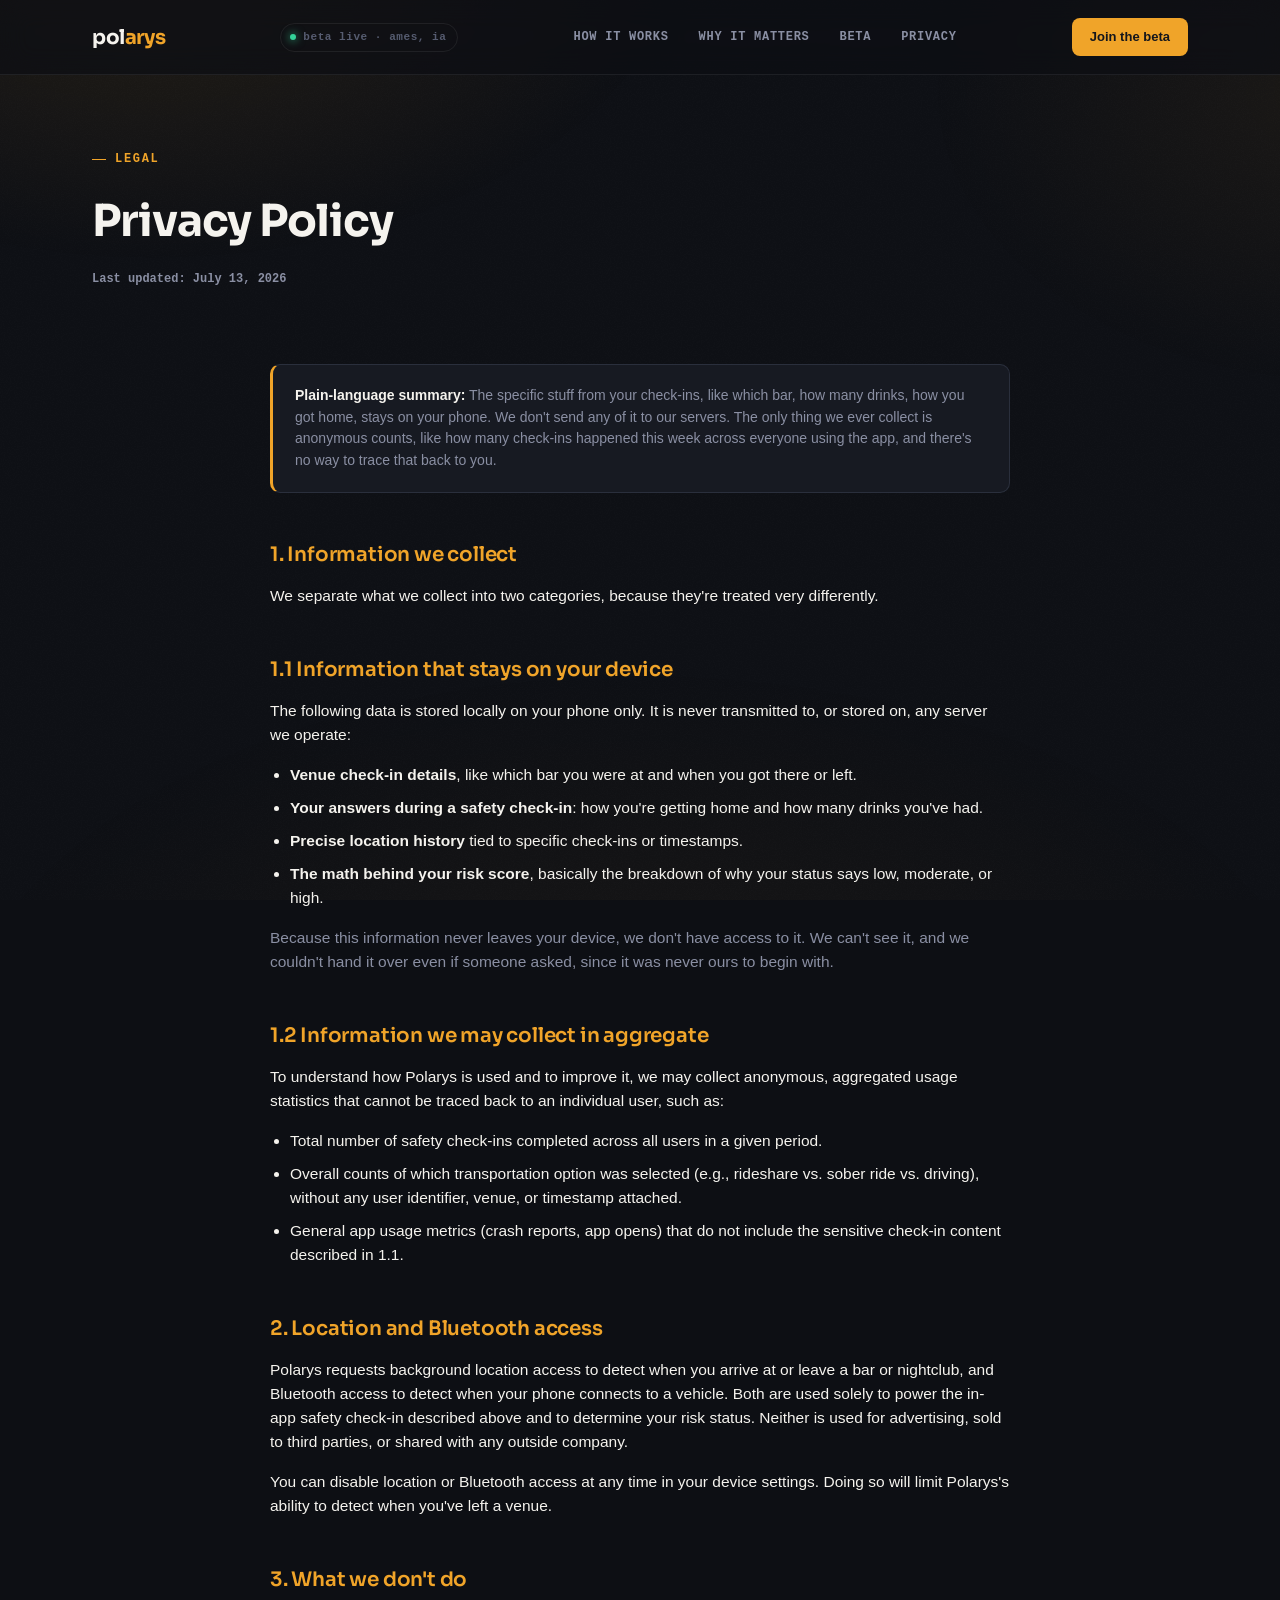
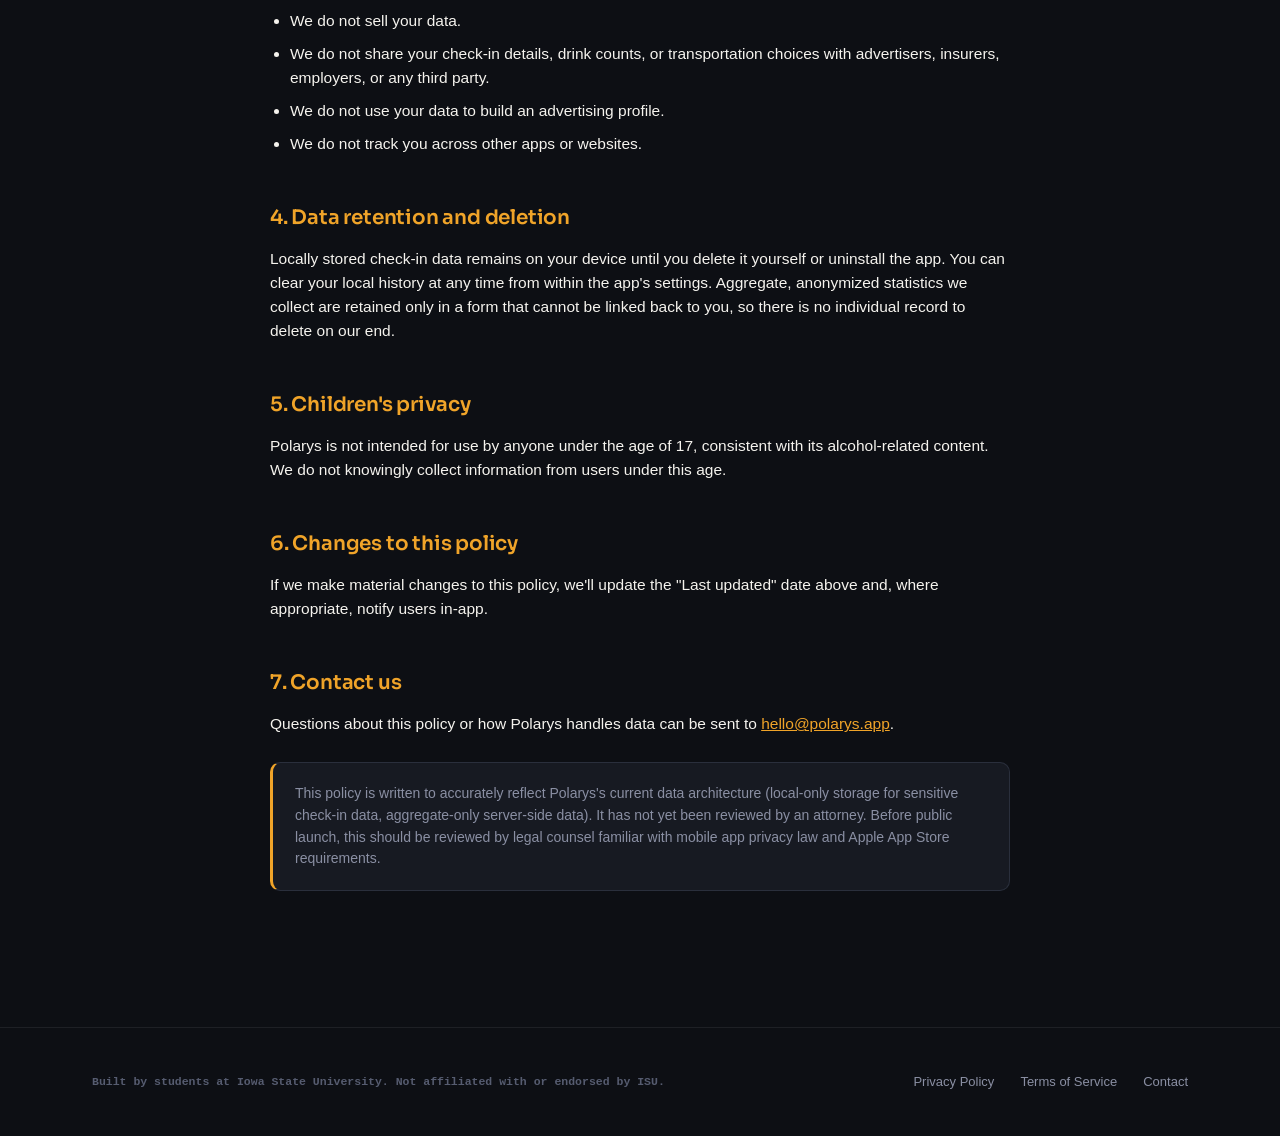
==== privacy.html @ 98fd7341 "Add files via upload" ====
<!DOCTYPE html>
<html lang="en">
<head>
<meta charset="UTF-8">
<meta name="viewport" content="width=device-width, initial-scale=1.0">
<title>Privacy Policy — Polarys</title>
<style>
/* ===== Polarys — shared styles v3 ===== */

@import url('https://fonts.googleapis.com/css2?family=Sora:wght@400;500;600;700;800&display=swap');

:root {
  --bg: #0D0F14;
  --surface: #171A22;
  --surface-2: #1F232D;
  --border: #2A2F3C;
  --border-soft: rgba(255,255,255,0.07);
  --amber: #F0A429;
  --amber-soft: rgba(240,164,41,0.14);
  --amber-dim: #C97F1E;
  --green: #34D399;
  --text: #F5F3EE;
  --muted: #8A8FA3;
  --muted-2: #565C70;
  --danger: #E5484D;

  --display: 'Sora', -apple-system, BlinkMacSystemFont, 'SF Pro Display', 'Helvetica Neue', 'Segoe UI', Arial, sans-serif;
  --body: -apple-system, BlinkMacSystemFont, 'SF Pro Text', 'Helvetica Neue', 'Segoe UI', Arial, sans-serif;
  --mono: ui-monospace, 'SF Mono', 'Menlo', 'Consolas', monospace;

  --max: 1160px;
}

* { box-sizing: border-box; }
html { scroll-behavior: smooth; }

body {
  margin: 0;
  background: var(--bg);
  color: var(--text);
  font-family: var(--body);
  line-height: 1.55;
  -webkit-font-smoothing: antialiased;
  overflow-x: hidden;
}

/* film-grain + vignette, purely decorative, fixed to viewport */
body::before {
  content: '';
  position: fixed;
  inset: 0;
  pointer-events: none;
  z-index: 0;
  opacity: 0.5;
  background-image: url("data:image/svg+xml,%3Csvg xmlns='http://www.w3.org/2000/svg' width='120' height='120'%3E%3Cfilter id='n'%3E%3CfeTurbulence type='fractalNoise' baseFrequency='0.85' numOctaves='2' stitchTiles='stitch'/%3E%3CfeColorMatrix type='saturate' values='0'/%3E%3C/filter%3E%3Crect width='100%25' height='100%25' filter='url(%23n)' opacity='0.05'/%3E%3C/svg%3E");
}
body::after {
  content: '';
  position: fixed;
  inset: 0;
  pointer-events: none;
  z-index: 0;
  background:
    radial-gradient(900px 560px at 12% -8%, rgba(240,164,41,0.10), transparent 60%),
    radial-gradient(700px 500px at 105% 10%, rgba(240,164,41,0.06), transparent 60%),
    radial-gradient(1200px 700px at 50% 120%, rgba(240,164,41,0.05), transparent 60%);
}

a { color: inherit; }

.wrap {
  max-width: var(--max);
  margin: 0 auto;
  padding: 0 32px;
  position: relative;
  z-index: 1;
}

/* ---- reveal-on-scroll ---- */
.reveal {
  opacity: 0;
  transform: translateY(18px);
  transition: opacity .7s cubic-bezier(.2,.6,.3,1), transform .7s cubic-bezier(.2,.6,.3,1);
}
.reveal.in { opacity: 1; transform: translateY(0); }
@media (prefers-reduced-motion: reduce) {
  .reveal { opacity: 1; transform: none; transition: none; }
}

/* ---- Nav ---- */
nav.site-nav {
  position: sticky;
  top: 0;
  z-index: 40;
  background: rgba(13,15,20,0.72);
  backdrop-filter: blur(14px);
  border-bottom: 1px solid var(--border-soft);
}

.nav-inner {
  max-width: var(--max);
  margin: 0 auto;
  padding: 18px 32px;
  display: flex;
  align-items: center;
  justify-content: space-between;
}

.logo {
  font-family: var(--display);
  font-weight: 700;
  font-size: 20px;
  letter-spacing: -0.02em;
  text-decoration: none;
  display: inline-flex;
  align-items: baseline;
}
.logo span { color: var(--amber); }

.nav-status { display: none; }
@media (min-width: 640px) {
  .nav-status {
    display: inline-flex;
    align-items: center;
    gap: 7px;
    font-family: var(--mono);
    font-size: 11px;
    font-weight: 600;
    letter-spacing: 0.05em;
    color: var(--muted-2);
    border: 1px solid var(--border-soft);
    padding: 5px 11px 5px 9px;
    border-radius: 100px;
  }
}
.nav-status .dot {
  width: 6px; height: 6px; border-radius: 50%;
  background: var(--green);
  box-shadow: 0 0 8px 1px rgba(52,211,153,0.6);
  flex-shrink: 0;
}

.nav-links {
  display: flex;
  gap: 30px;
  font-family: var(--mono);
  font-size: 12px;
  font-weight: 600;
  letter-spacing: 0.06em;
  text-transform: uppercase;
}
.nav-links a { text-decoration: none; color: var(--muted); transition: color .15s ease; position: relative; }
.nav-links a:hover { color: var(--text); }

.nav-cta {
  background: var(--amber);
  color: #14161C;
  font-family: var(--body);
  font-weight: 600;
  font-size: 13px;
  padding: 9px 18px;
  border-radius: 8px;
  text-decoration: none;
  transition: background .15s ease, transform .15s ease;
}
.nav-cta:hover { background: #ffb849; transform: translateY(-1px); }

/* ---- Eyebrow / mono tag ---- */
.eyebrow {
  font-family: var(--mono);
  font-size: 12px;
  font-weight: 600;
  letter-spacing: 0.14em;
  text-transform: uppercase;
  color: var(--amber);
  display: inline-flex;
  align-items: center;
  gap: 9px;
}
.eyebrow::before {
  content: '';
  width: 14px;
  height: 1px;
  background: var(--amber);
}

/* ============ HERO ============ */
.hero { padding: 76px 0 40px; position: relative; }

.hero-grid {
  display: grid;
  grid-template-columns: 1.05fr 0.95fr;
  gap: 40px;
  align-items: center;
  min-height: 560px;
}

.hero h1 {
  font-family: var(--display);
  font-weight: 800;
  font-size: clamp(40px, 5.4vw, 66px);
  line-height: 1.02;
  letter-spacing: -0.025em;
  margin: 20px 0 22px;
}
.hero h1 .thin { font-weight: 400; color: var(--muted); }
.hero h1 .amber { color: var(--amber); }

.hero p.lede {
  font-size: 18px;
  color: var(--muted);
  max-width: 44ch;
  margin: 0 0 34px;
}

.hero-ctas { display: flex; gap: 14px; flex-wrap: wrap; align-items: center; }

.btn-primary {
  background: var(--amber);
  color: #14161C;
  font-weight: 600;
  font-size: 15px;
  padding: 15px 28px;
  border-radius: 10px;
  text-decoration: none;
  display: inline-block;
  transition: transform .15s ease, background .15s ease, box-shadow .15s ease;
  box-shadow: 0 8px 24px -8px rgba(240,164,41,0.5);
}
.btn-primary:hover { background: #ffb849; transform: translateY(-2px); box-shadow: 0 12px 28px -8px rgba(240,164,41,0.65); }

.btn-secondary {
  background: transparent;
  color: var(--text);
  font-weight: 600;
  font-size: 15px;
  padding: 15px 24px;
  border-radius: 10px;
  text-decoration: none;
  border: 1px solid var(--border);
  display: inline-flex;
  align-items: center;
  gap: 8px;
  transition: border-color .15s ease, background .15s ease;
}
.btn-secondary:hover { border-color: var(--amber); background: rgba(240,164,41,0.06); }

.hero-proof {
  margin-top: 40px;
  padding-top: 24px;
  border-top: 1px solid var(--border-soft);
  display: flex;
  gap: 32px;
  font-family: var(--mono);
  font-size: 12px;
  font-weight: 600;
  color: var(--muted-2);
  letter-spacing: 0.02em;
}
.hero-proof b { color: var(--text); font-family: var(--display); font-size: 15px; font-weight: 700; display: block; margin-bottom: 2px; }

/* ---- Signature: geofence pulse ---- */
.pulse-stage {
  position: relative;
  aspect-ratio: 1 / 1;
  max-width: 380px;
  margin: 0 auto;
  display: flex;
  align-items: center;
  justify-content: center;
}

.pulse-ring {
  position: absolute;
  border-radius: 50%;
  border: 1.5px solid var(--amber);
  opacity: 0;
  animation: pulse-out 3.2s cubic-bezier(.2,.6,.35,1) infinite;
}
.pulse-ring.r1 { animation-delay: 0s; }
.pulse-ring.r2 { animation-delay: 1.05s; }
.pulse-ring.r3 { animation-delay: 2.1s; }

@keyframes pulse-out {
  0%   { width: 40px; height: 40px; opacity: 0.65; }
  100% { width: 380px; height: 380px; opacity: 0; }
}
@media (prefers-reduced-motion: reduce) { .pulse-ring { animation: none; opacity: 0.18; } }

.pulse-core {
  position: relative;
  z-index: 2;
  width: 68px;
  height: 68px;
  border-radius: 50%;
  background: var(--surface-2);
  border: 1px solid var(--border);
  display: flex;
  align-items: center;
  justify-content: center;
  box-shadow: 0 0 0 8px var(--bg), 0 12px 32px rgba(0,0,0,0.4);
}
.pulse-core::after {
  content: '';
  width: 14px;
  height: 14px;
  border-radius: 50%;
  background: var(--amber);
  box-shadow: 0 0 16px 2px rgba(240,164,41,0.7);
}

.pulse-tag {
  position: absolute;
  bottom: -6px;
  left: 50%;
  transform: translateX(-50%);
  background: var(--surface);
  border: 1px solid var(--border);
  border-radius: 8px;
  padding: 7px 14px;
  font-family: var(--mono);
  font-size: 11px;
  font-weight: 600;
  letter-spacing: 0.06em;
  text-transform: uppercase;
  color: var(--muted);
  white-space: nowrap;
  z-index: 3;
}
.pulse-tag b { color: var(--amber); font-weight: 700; }

/* ============ Telemetry stat band ============ */
.stat-band { border-top: 1px solid var(--border-soft); border-bottom: 1px solid var(--border-soft); padding: 58px 0; }
.stat-band .wrap { display: grid; grid-template-columns: repeat(3, 1fr); gap: 1px; background: var(--border-soft); border: 1px solid var(--border-soft); border-radius: 16px; overflow: hidden; }

.tstat { background: var(--bg); padding: 30px 28px; position: relative; }
.tstat .corner { position: absolute; width: 10px; height: 10px; top: 12px; left: 12px; border-top: 1px solid var(--amber-dim); border-left: 1px solid var(--amber-dim); opacity: 0.5; }
.tstat .num { font-family: var(--display); font-size: 42px; font-weight: 700; color: var(--amber); letter-spacing: -0.01em; line-height: 1; }
.tstat .label { color: var(--muted); font-size: 13.5px; font-weight: 500; margin-top: 12px; max-width: 28ch; }
.tstat .src { font-family: var(--mono); font-size: 10.5px; font-weight: 600; color: var(--muted-2); margin-top: 14px; display: block; letter-spacing: 0.02em; }

/* ============ Section shell ============ */
section.block { padding: 108px 0; }
.section-head { max-width: 620px; margin-bottom: 60px; }
.section-head h2 { font-family: var(--display); font-size: clamp(28px, 3.4vw, 40px); letter-spacing: -0.02em; margin: 16px 0 14px; font-weight: 700; }
.section-head p { color: var(--muted); font-size: 16px; }

/* ============ Flow (timeline) ============ */
.flow { position: relative; display: grid; grid-template-columns: repeat(4, 1fr); gap: 0; }
.flow::before { content: ''; position: absolute; top: 26px; left: 0; right: 0; height: 1px; background: linear-gradient(90deg, var(--border), var(--border) 92%, transparent); }

.flow-step { padding: 0 20px 0 0; position: relative; }
.flow-step:last-child { padding-right: 0; }

.flow-step .idx {
  width: 52px; height: 52px; border-radius: 50%;
  background: var(--surface); border: 1px solid var(--border);
  display: flex; align-items: center; justify-content: center;
  font-family: var(--mono); font-size: 14px; color: var(--amber);
  margin-bottom: 22px; position: relative; z-index: 2;
}
.flow-step.danger .idx { border-color: rgba(229,72,77,0.5); color: var(--danger); }

.flow-step h3 { font-family: var(--display); font-size: 18px; margin: 0 0 9px; letter-spacing: -0.01em; font-weight: 600; }
.flow-step p { color: var(--muted); font-size: 13.5px; font-weight: 500; margin: 0; line-height: 1.6; }

.flow-step .chips { margin-top: 16px; display: flex; flex-wrap: wrap; gap: 6px; }
.flow-step .chip { font-family: var(--mono); font-size: 10px; font-weight: 600; padding: 5px 9px; border-radius: 6px; background: var(--surface); color: var(--muted); border: 1px solid var(--border-soft); }
.flow-step.danger .chip.warn { background: rgba(229,72,77,0.1); color: var(--danger); border-color: rgba(229,72,77,0.3); }

@media (max-width: 880px) {
  .flow { grid-template-columns: 1fr; gap: 34px; }
  .flow::before { display: none; }
}

/* ============ Feature grid ============ */
.feature-grid { display: grid; grid-template-columns: repeat(4, 1fr); gap: 1px; background: var(--border-soft); border: 1px solid var(--border-soft); border-radius: 16px; overflow: hidden; }
.feature-card { background: var(--bg); padding: 28px 24px; transition: background .2s ease; }
.feature-card:hover { background: var(--surface); }
.feature-card .ico { width: 36px; height: 36px; border-radius: 9px; display: flex; align-items: center; justify-content: center; margin-bottom: 18px; font-size: 16px; background: var(--amber-soft); }
.feature-card h4 { font-family: var(--display); font-size: 15px; margin: 0 0 5px; font-weight: 600; }
.feature-card p { font-size: 13px; font-weight: 500; color: var(--muted); margin: 0; line-height: 1.5; }

@media (max-width: 880px) { .feature-grid { grid-template-columns: 1fr 1fr; } }

/* ============ Bluetooth logic explainer ============ */
.bt-explainer {
  display: grid;
  grid-template-columns: 0.85fr 1.15fr;
  gap: 48px;
  align-items: center;
  background: var(--surface);
  border: 1px solid var(--border);
  border-radius: 20px;
  padding: 48px;
  position: relative;
  overflow: hidden;
}
.bt-explainer::before {
  content: '';
  position: absolute;
  inset: 0;
  background: radial-gradient(360px 260px at 90% 20%, rgba(229,72,77,0.10), transparent 65%);
  pointer-events: none;
}
.bt-explainer > * { position: relative; z-index: 1; }

.bt-visual {
  display: flex;
  flex-direction: column;
  gap: 10px;
}
.bt-step {
  display: flex;
  align-items: center;
  gap: 12px;
  background: var(--bg);
  border: 1px solid var(--border-soft);
  border-radius: 12px;
  padding: 14px 16px;
  font-family: var(--mono);
  font-size: 12px;
  font-weight: 600;
  color: var(--muted);
}
.bt-step .n { color: var(--muted-2); width: 16px; flex-shrink: 0; }
.bt-step.hit { border-color: rgba(229,72,77,0.4); color: var(--text); background: rgba(229,72,77,0.06); }
.bt-step.hit .n { color: var(--danger); }
.bt-step.safe { border-color: rgba(52,211,153,0.35); color: var(--text); background: rgba(52,211,153,0.06); }
.bt-step.safe .n { color: var(--green); }
.bt-arrow { text-align: center; color: var(--muted-2); font-size: 12px; font-weight: 600; font-family: var(--mono); }

.bt-copy h2 { font-family: var(--display); font-size: clamp(24px, 3vw, 32px); letter-spacing: -0.02em; margin: 14px 0 16px; font-weight: 700; }
.bt-copy p { color: var(--muted); font-size: 15.5px; margin: 0 0 16px; line-height: 1.65; }
.bt-copy p b { color: var(--text); font-weight: 700; }
.bt-copy .fine { font-family: var(--mono); font-size: 11.5px; font-weight: 600; color: var(--muted-2); margin-top: 18px; }

@media (max-width: 880px) {
  .bt-explainer { grid-template-columns: 1fr; padding: 32px 24px; }
}

/* ============ About ============ */
.about-grid {
  display: grid;
  grid-template-columns: 0.85fr 1.15fr;
  gap: 52px;
  align-items: center;
}

.about-photo-frame {
  aspect-ratio: 4 / 5;
  border-radius: 22px;
  background: linear-gradient(160deg, var(--surface-2), var(--bg));
  border: 1px solid var(--border);
  display: flex;
  align-items: center;
  justify-content: center;
  overflow: hidden;
  position: relative;
}
.about-photo-frame img {
  width: 100%;
  height: 100%;
  object-fit: cover;
  display: block;
}
.about-photo-frame .initials {
  font-family: var(--display);
  font-weight: 700;
  font-size: 72px;
  color: var(--amber);
  opacity: 0.35;
  letter-spacing: -0.02em;
}
.about-caption {
  margin-top: 14px;
  font-family: var(--mono);
  font-size: 11.5px;
  font-weight: 600;
  color: var(--muted-2);
  letter-spacing: 0.04em;
}
.about-caption b { color: var(--muted); font-weight: 600; }

.about-copy h2 { font-family: var(--display); font-size: clamp(26px, 3.2vw, 36px); letter-spacing: -0.02em; margin: 14px 0 16px; font-weight: 700; }
.about-copy p { color: var(--muted); font-size: 15.5px; margin: 0 0 16px; line-height: 1.7; }
.about-copy p b { color: var(--text); font-weight: 700; }
.about-copy p:last-child { margin-bottom: 0; }

@media (max-width: 880px) {
  .about-grid { grid-template-columns: 1fr; }
  .about-photo-frame { max-width: 280px; margin: 0 auto; }
}

/* ============ CTA / waitlist ============ */
.cta-block {
  position: relative; background: var(--surface); border: 1px solid var(--border);
  border-radius: 22px; padding: 72px 48px; text-align: center; margin: 0 auto; overflow: hidden;
}
.cta-block::before {
  content: ''; position: absolute; inset: 0;
  background: radial-gradient(420px 280px at 50% 0%, rgba(240,164,41,0.14), transparent 70%);
  pointer-events: none;
}
.cta-block > * { position: relative; z-index: 1; }
.cta-block h2 { font-family: var(--display); font-size: clamp(26px, 3.4vw, 38px); margin: 16px 0 12px; letter-spacing: -0.02em; font-weight: 700; }
.cta-block p { color: var(--muted); max-width: 48ch; margin: 0 auto 34px; }

.waitlist-form { display: flex; gap: 10px; max-width: 420px; margin: 0 auto; }
.waitlist-form input { flex: 1; background: var(--bg); border: 1px solid var(--border); border-radius: 10px; padding: 14px 16px; color: var(--text); font-family: var(--body); font-size: 14px; }
.waitlist-form input:focus { outline: 2px solid var(--amber); outline-offset: 1px; }
.waitlist-form input::placeholder { color: var(--muted-2); }
.waitlist-note { font-family: var(--mono); font-size: 11.5px; font-weight: 600; color: var(--muted-2); margin-top: 28px; }

/* ============ Footer ============ */
footer { border-top: 1px solid var(--border-soft); padding: 44px 0; }
.footer-inner { display: flex; justify-content: space-between; align-items: center; flex-wrap: wrap; gap: 16px; }
.footer-links { display: flex; gap: 26px; font-size: 13px; font-weight: 500; color: var(--muted); }
.footer-links a { text-decoration: none; }
.footer-links a:hover { color: var(--text); }
.footer-note { font-family: var(--mono); font-size: 11.5px; font-weight: 600; color: var(--muted-2); }

/* ============ Legal pages ============ */
.legal-hero { padding: 68px 0 24px; }
.legal-hero h1 { font-family: var(--display); font-size: clamp(30px, 4vw, 44px); letter-spacing: -0.025em; margin: 18px 0 10px; font-weight: 700; }
.legal-updated { font-family: var(--mono); font-size: 12px; font-weight: 600; color: var(--muted); }

.legal-body { padding: 24px 0 110px; max-width: 740px; }
.legal-body h2 { font-family: var(--display); font-size: 20px; margin: 46px 0 14px; letter-spacing: -0.01em; color: var(--amber); font-weight: 600; }
.legal-body h2:first-child { margin-top: 0; }
.legal-body p { color: var(--text); font-size: 15.5px; margin: 0 0 16px; }
.legal-body p.muted { color: var(--muted); }
.legal-body ul { color: var(--text); font-size: 15.5px; padding-left: 20px; margin: 0 0 16px; }
.legal-body li { margin-bottom: 9px; }
.legal-body .callout {
  background: var(--surface); border: 1px solid var(--border); border-left: 3px solid var(--amber);
  border-radius: 10px; padding: 20px 22px; margin: 26px 0; font-size: 14px; font-weight: 500; color: var(--muted);
}
.legal-body .callout b { color: var(--text); font-weight: 700; }

/* ============ Responsive ============ */
@media (max-width: 940px) {
  .hero-grid { grid-template-columns: 1fr; min-height: auto; }
  .pulse-stage { order: -1; max-width: 280px; margin-bottom: 8px; }
  .stat-band .wrap { grid-template-columns: 1fr; }
  .nav-links { display: none; }
  .cta-block { padding: 48px 26px; }
  .waitlist-form { flex-direction: column; }
  .hero-proof { flex-wrap: wrap; gap: 22px; }
}

</style>
</head>
<body>

<nav class="site-nav">
  <div class="nav-inner">
    <a href="index.html" class="logo">pol<span>arys</span></a>
    <div class="nav-status"><span class="dot"></span>beta live · ames, ia</div>
    <div class="nav-links">
      <a href="index.html#how-it-works">How it works</a>
      <a href="index.html#why">Why it matters</a>
      <a href="index.html#waitlist">Beta</a>
      <a href="privacy.html">Privacy</a>
    </div>
    <a href="index.html#waitlist" class="nav-cta">Join the beta</a>
  </div>
</nav>

<header class="legal-hero">
  <div class="wrap">
    <span class="eyebrow">Legal</span>
    <h1>Privacy Policy</h1>
    <span class="legal-updated">Last updated: July 13, 2026</span>
  </div>
</header>

<section class="legal-body wrap">

  <div class="callout">
    <b>Plain-language summary:</b> The specific stuff from your check-ins, like which bar, how many drinks, how you got home, stays on your phone. We don't send any of it to our servers. The only thing we ever collect is anonymous counts, like how many check-ins happened this week across everyone using the app, and there's no way to trace that back to you.
  </div>

  <h2>1. Information we collect</h2>
  <p>We separate what we collect into two categories, because they're treated very differently.</p>

  <h2>1.1 Information that stays on your device</h2>
  <p>The following data is stored locally on your phone only. It is never transmitted to, or stored on, any server we operate:</p>
  <ul>
    <li><b>Venue check-in details</b>, like which bar you were at and when you got there or left.</li>
    <li><b>Your answers during a safety check-in</b>: how you're getting home and how many drinks you've had.</li>
    <li><b>Precise location history</b> tied to specific check-ins or timestamps.</li>
    <li><b>The math behind your risk score</b>, basically the breakdown of why your status says low, moderate, or high.</li>
  </ul>
  <p class="muted">Because this information never leaves your device, we don't have access to it. We can't see it, and we couldn't hand it over even if someone asked, since it was never ours to begin with.</p>

  <h2>1.2 Information we may collect in aggregate</h2>
  <p>To understand how Polarys is used and to improve it, we may collect anonymous, aggregated usage statistics that cannot be traced back to an individual user, such as:</p>
  <ul>
    <li>Total number of safety check-ins completed across all users in a given period.</li>
    <li>Overall counts of which transportation option was selected (e.g., rideshare vs. sober ride vs. driving), without any user identifier, venue, or timestamp attached.</li>
    <li>General app usage metrics (crash reports, app opens) that do not include the sensitive check-in content described in 1.1.</li>
  </ul>

  <h2>2. Location and Bluetooth access</h2>
  <p>Polarys requests background location access to detect when you arrive at or leave a bar or nightclub, and Bluetooth access to detect when your phone connects to a vehicle. Both are used solely to power the in-app safety check-in described above and to determine your risk status. Neither is used for advertising, sold to third parties, or shared with any outside company.</p>
  <p>You can disable location or Bluetooth access at any time in your device settings. Doing so will limit Polarys's ability to detect when you've left a venue.</p>

  <h2>3. What we don't do</h2>
  <ul>
    <li>We do not sell your data.</li>
    <li>We do not share your check-in details, drink counts, or transportation choices with advertisers, insurers, employers, or any third party.</li>
    <li>We do not use your data to build an advertising profile.</li>
    <li>We do not track you across other apps or websites.</li>
  </ul>

  <h2>4. Data retention and deletion</h2>
  <p>Locally stored check-in data remains on your device until you delete it yourself or uninstall the app. You can clear your local history at any time from within the app's settings. Aggregate, anonymized statistics we collect are retained only in a form that cannot be linked back to you, so there is no individual record to delete on our end.</p>

  <h2>5. Children's privacy</h2>
  <p>Polarys is not intended for use by anyone under the age of 17, consistent with its alcohol-related content. We do not knowingly collect information from users under this age.</p>

  <h2>6. Changes to this policy</h2>
  <p>If we make material changes to this policy, we'll update the "Last updated" date above and, where appropriate, notify users in-app.</p>

  <h2>7. Contact us</h2>
  <p>Questions about this policy or how Polarys handles data can be sent to <a href="mailto:hello@polarys.app" style="color:var(--amber);">hello@polarys.app</a>.</p>

  <div class="callout">
    This policy is written to accurately reflect Polarys's current data architecture (local-only storage for sensitive check-in data, aggregate-only server-side data). It has not yet been reviewed by an attorney. Before public launch, this should be reviewed by legal counsel familiar with mobile app privacy law and Apple App Store requirements.
  </div>

</section>

<footer>
  <div class="wrap footer-inner">
    <div class="footer-note">Built by students at Iowa State University. Not affiliated with or endorsed by ISU.</div>
    <div class="footer-links">
      <a href="privacy.html">Privacy Policy</a>
      <a href="terms.html">Terms of Service</a>
      <a href="mailto:hello@polarys.app">Contact</a>
    </div>
  </div>
</footer>

</body>
</html>
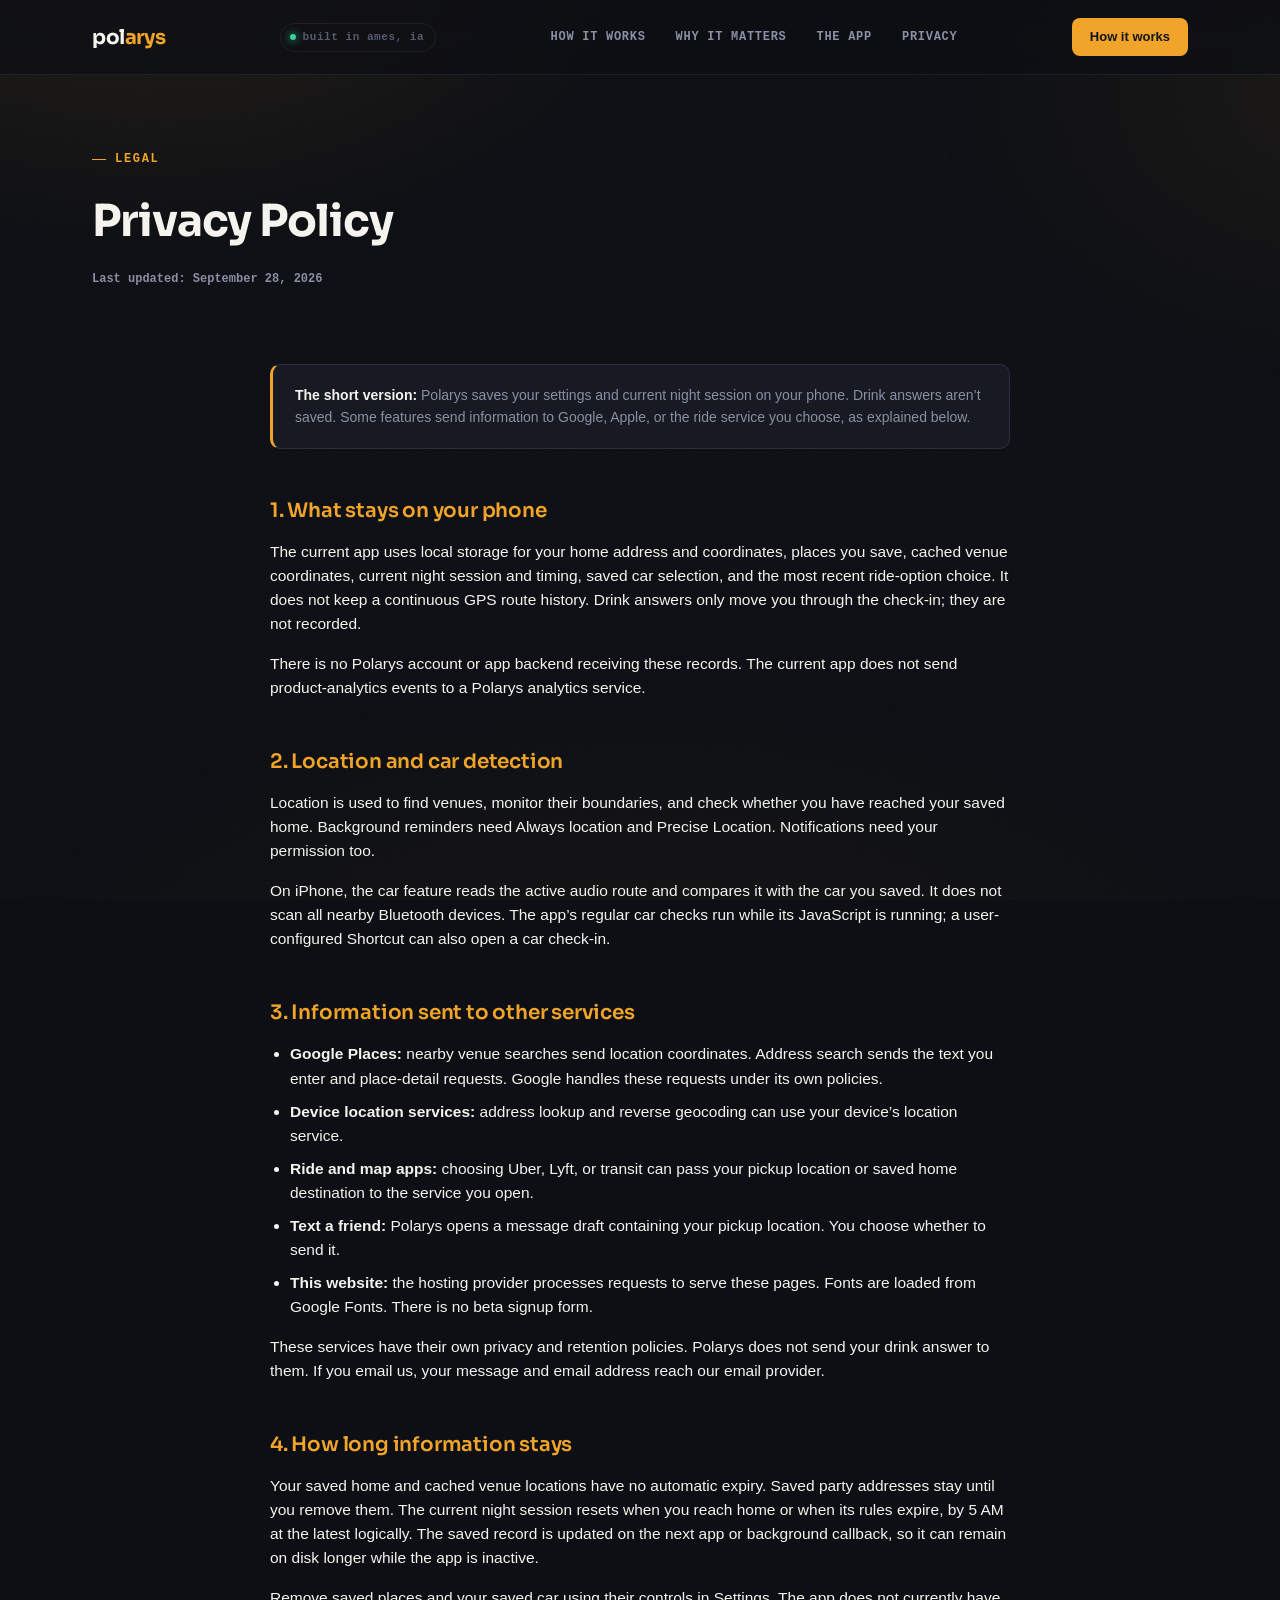
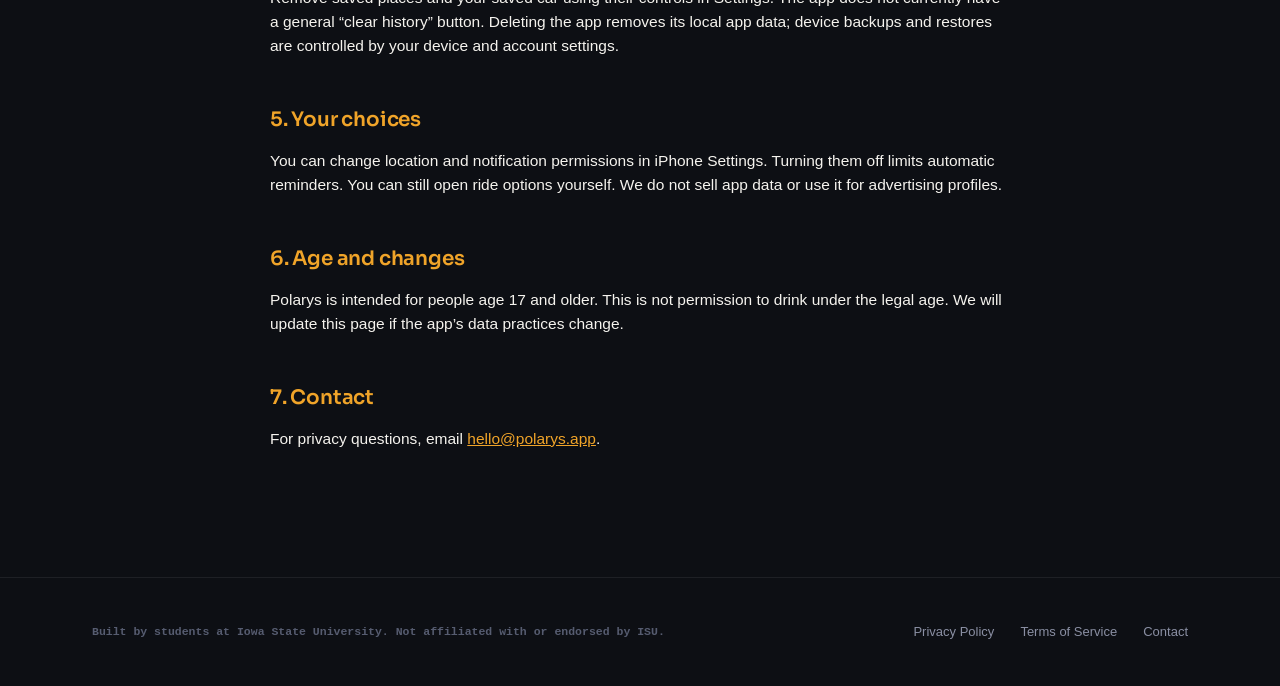
==== commit d0ff6133: "Update Polarys website copy and remove beta signup" ====
--- a/privacy.html
+++ b/privacy.html
@@ -556,14 +556,14 @@
 <nav class="site-nav">
   <div class="nav-inner">
     <a href="index.html" class="logo">pol<span>arys</span></a>
-    <div class="nav-status"><span class="dot"></span>beta live · ames, ia</div>
+    <div class="nav-status"><span class="dot"></span>built in ames, ia</div>
     <div class="nav-links">
       <a href="index.html#how-it-works">How it works</a>
       <a href="index.html#why">Why it matters</a>
-      <a href="index.html#waitlist">Beta</a>
+      <a href="index.html#how-it-works">The app</a>
       <a href="privacy.html">Privacy</a>
     </div>
-    <a href="index.html#waitlist" class="nav-cta">Join the beta</a>
+    <a href="index.html#how-it-works" class="nav-cta">How it works</a>
   </div>
 </nav>
 
@@ -571,64 +571,37 @@
   <div class="wrap">
     <span class="eyebrow">Legal</span>
     <h1>Privacy Policy</h1>
-    <span class="legal-updated">Last updated: July 13, 2026</span>
+    <span class="legal-updated">Last updated: September 28, 2026</span>
   </div>
 </header>
 
 <section class="legal-body wrap">
 
-  <div class="callout">
-    <b>Plain-language summary:</b> The specific stuff from your check-ins, like which bar, how many drinks, how you got home, stays on your phone. We don't send any of it to our servers. The only thing we ever collect is anonymous counts, like how many check-ins happened this week across everyone using the app, and there's no way to trace that back to you.
-  </div>
-
-  <h2>1. Information we collect</h2>
-  <p>We separate what we collect into two categories, because they're treated very differently.</p>
-
-  <h2>1.1 Information that stays on your device</h2>
-  <p>The following data is stored locally on your phone only. It is never transmitted to, or stored on, any server we operate:</p>
+  <div class="callout"><b>The short version:</b> Polarys saves your settings and current night session on your phone. Drink answers aren’t saved. Some features send information to Google, Apple, or the ride service you choose, as explained below.</div>
+  <h2>1. What stays on your phone</h2>
+  <p>The current app uses local storage for your home address and coordinates, places you save, cached venue coordinates, current night session and timing, saved car selection, and the most recent ride-option choice. It does not keep a continuous GPS route history. Drink answers only move you through the check-in; they are not recorded.</p>
+  <p>There is no Polarys account or app backend receiving these records. The current app does not send product-analytics events to a Polarys analytics service.</p>
+  <h2>2. Location and car detection</h2>
+  <p>Location is used to find venues, monitor their boundaries, and check whether you have reached your saved home. Background reminders need Always location and Precise Location. Notifications need your permission too.</p>
+  <p>On iPhone, the car feature reads the active audio route and compares it with the car you saved. It does not scan all nearby Bluetooth devices. The app’s regular car checks run while its JavaScript is running; a user-configured Shortcut can also open a car check-in.</p>
+  <h2>3. Information sent to other services</h2>
   <ul>
-    <li><b>Venue check-in details</b>, like which bar you were at and when you got there or left.</li>
-    <li><b>Your answers during a safety check-in</b>: how you're getting home and how many drinks you've had.</li>
-    <li><b>Precise location history</b> tied to specific check-ins or timestamps.</li>
-    <li><b>The math behind your risk score</b>, basically the breakdown of why your status says low, moderate, or high.</li>
+    <li><b>Google Places:</b> nearby venue searches send location coordinates. Address search sends the text you enter and place-detail requests. Google handles these requests under its own policies.</li>
+    <li><b>Device location services:</b> address lookup and reverse geocoding can use your device’s location service.</li>
+    <li><b>Ride and map apps:</b> choosing Uber, Lyft, or transit can pass your pickup location or saved home destination to the service you open.</li>
+    <li><b>Text a friend:</b> Polarys opens a message draft containing your pickup location. You choose whether to send it.</li>
+    <li><b>This website:</b> the hosting provider processes requests to serve these pages. Fonts are loaded from Google Fonts. There is no beta signup form.</li>
   </ul>
-  <p class="muted">Because this information never leaves your device, we don't have access to it. We can't see it, and we couldn't hand it over even if someone asked, since it was never ours to begin with.</p>
-
-  <h2>1.2 Information we may collect in aggregate</h2>
-  <p>To understand how Polarys is used and to improve it, we may collect anonymous, aggregated usage statistics that cannot be traced back to an individual user, such as:</p>
-  <ul>
-    <li>Total number of safety check-ins completed across all users in a given period.</li>
-    <li>Overall counts of which transportation option was selected (e.g., rideshare vs. sober ride vs. driving), without any user identifier, venue, or timestamp attached.</li>
-    <li>General app usage metrics (crash reports, app opens) that do not include the sensitive check-in content described in 1.1.</li>
-  </ul>
-
-  <h2>2. Location and Bluetooth access</h2>
-  <p>Polarys requests background location access to detect when you arrive at or leave a bar or nightclub, and Bluetooth access to detect when your phone connects to a vehicle. Both are used solely to power the in-app safety check-in described above and to determine your risk status. Neither is used for advertising, sold to third parties, or shared with any outside company.</p>
-  <p>You can disable location or Bluetooth access at any time in your device settings. Doing so will limit Polarys's ability to detect when you've left a venue.</p>
-
-  <h2>3. What we don't do</h2>
-  <ul>
-    <li>We do not sell your data.</li>
-    <li>We do not share your check-in details, drink counts, or transportation choices with advertisers, insurers, employers, or any third party.</li>
-    <li>We do not use your data to build an advertising profile.</li>
-    <li>We do not track you across other apps or websites.</li>
-  </ul>
-
-  <h2>4. Data retention and deletion</h2>
-  <p>Locally stored check-in data remains on your device until you delete it yourself or uninstall the app. You can clear your local history at any time from within the app's settings. Aggregate, anonymized statistics we collect are retained only in a form that cannot be linked back to you, so there is no individual record to delete on our end.</p>
-
-  <h2>5. Children's privacy</h2>
-  <p>Polarys is not intended for use by anyone under the age of 17, consistent with its alcohol-related content. We do not knowingly collect information from users under this age.</p>
-
-  <h2>6. Changes to this policy</h2>
-  <p>If we make material changes to this policy, we'll update the "Last updated" date above and, where appropriate, notify users in-app.</p>
-
-  <h2>7. Contact us</h2>
-  <p>Questions about this policy or how Polarys handles data can be sent to <a href="mailto:hello@polarys.app" style="color:var(--amber);">hello@polarys.app</a>.</p>
-
-  <div class="callout">
-    This policy is written to accurately reflect Polarys's current data architecture (local-only storage for sensitive check-in data, aggregate-only server-side data). It has not yet been reviewed by an attorney. Before public launch, this should be reviewed by legal counsel familiar with mobile app privacy law and Apple App Store requirements.
-  </div>
+  <p>These services have their own privacy and retention policies. Polarys does not send your drink answer to them. If you email us, your message and email address reach our email provider.</p>
+  <h2>4. How long information stays</h2>
+  <p>Your saved home and cached venue locations have no automatic expiry. Saved party addresses stay until you remove them. The current night session resets when you reach home or when its rules expire, by 5 AM at the latest logically. The saved record is updated on the next app or background callback, so it can remain on disk longer while the app is inactive.</p>
+  <p>Remove saved places and your saved car using their controls in Settings. The app does not currently have a general “clear history” button. Deleting the app removes its local app data; device backups and restores are controlled by your device and account settings.</p>
+  <h2>5. Your choices</h2>
+  <p>You can change location and notification permissions in iPhone Settings. Turning them off limits automatic reminders. You can still open ride options yourself. We do not sell app data or use it for advertising profiles.</p>
+  <h2>6. Age and changes</h2>
+  <p>Polarys is intended for people age 17 and older. This is not permission to drink under the legal age. We will update this page if the app’s data practices change.</p>
+  <h2>7. Contact</h2>
+  <p>For privacy questions, email <a href="mailto:hello@polarys.app" style="color:var(--amber);">hello@polarys.app</a>.</p>
 
 </section>
 
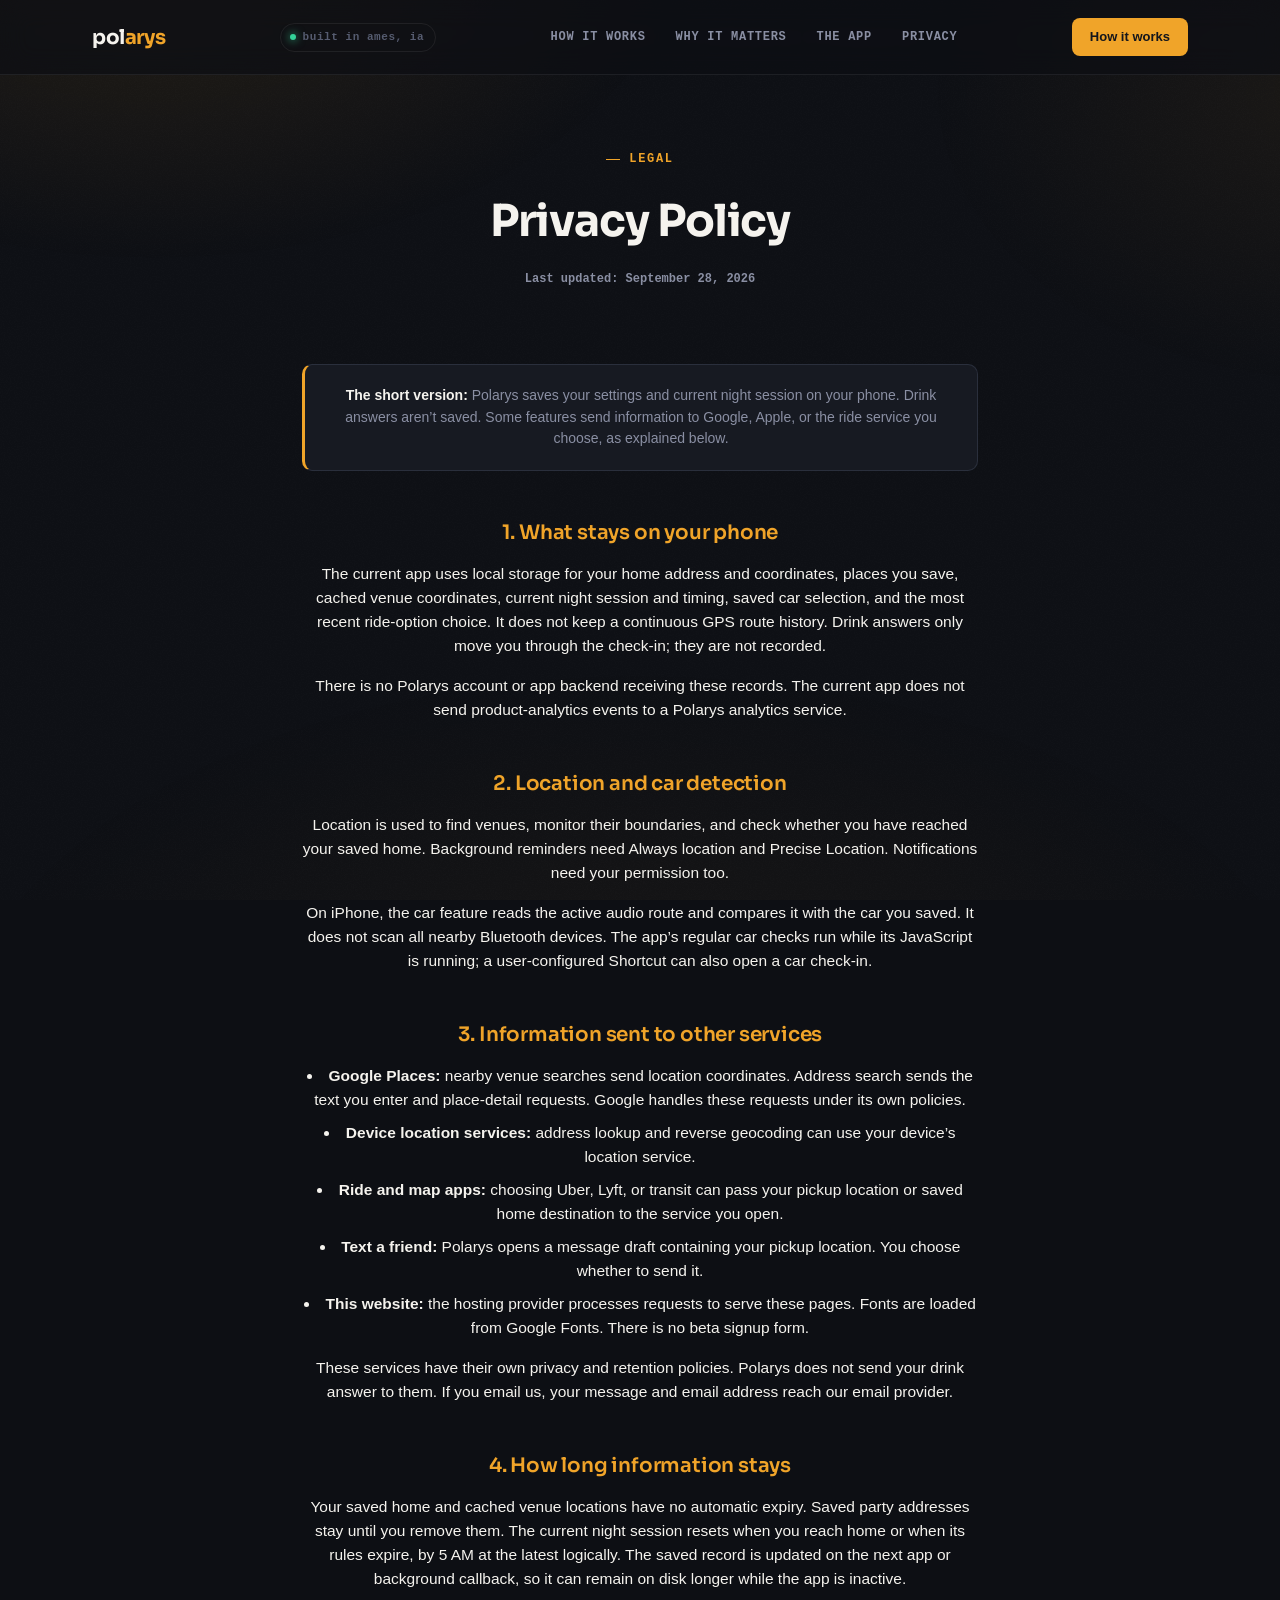
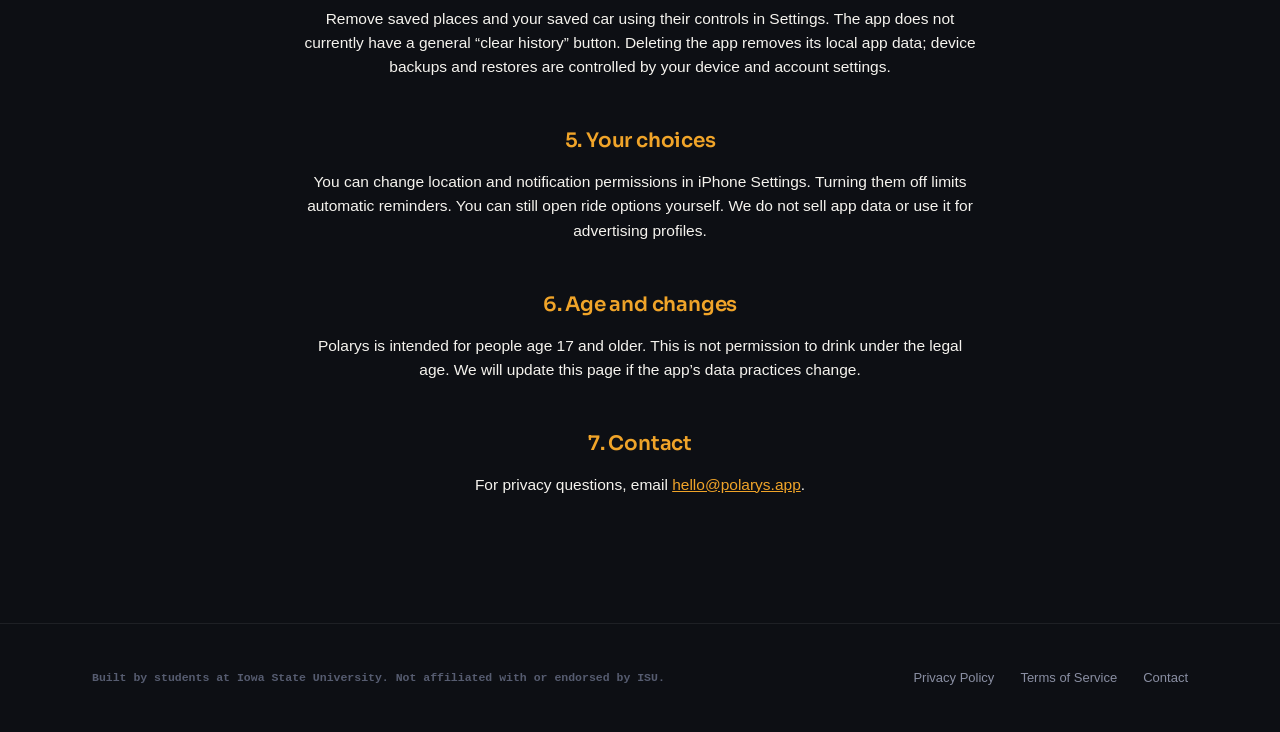
==== commit d68991a4: "Center text on legal pages" ====
--- a/privacy.html
+++ b/privacy.html
@@ -521,16 +521,16 @@
 .footer-note { font-family: var(--mono); font-size: 11.5px; font-weight: 600; color: var(--muted-2); }
 
 /* ============ Legal pages ============ */
-.legal-hero { padding: 68px 0 24px; }
+.legal-hero { padding: 68px 0 24px; text-align: center; }
 .legal-hero h1 { font-family: var(--display); font-size: clamp(30px, 4vw, 44px); letter-spacing: -0.025em; margin: 18px 0 10px; font-weight: 700; }
 .legal-updated { font-family: var(--mono); font-size: 12px; font-weight: 600; color: var(--muted); }
 
-.legal-body { padding: 24px 0 110px; max-width: 740px; }
+.legal-body { padding: 24px 32px 110px; max-width: 740px; text-align: center; }
 .legal-body h2 { font-family: var(--display); font-size: 20px; margin: 46px 0 14px; letter-spacing: -0.01em; color: var(--amber); font-weight: 600; }
 .legal-body h2:first-child { margin-top: 0; }
 .legal-body p { color: var(--text); font-size: 15.5px; margin: 0 0 16px; }
 .legal-body p.muted { color: var(--muted); }
-.legal-body ul { color: var(--text); font-size: 15.5px; padding-left: 20px; margin: 0 0 16px; }
+.legal-body ul { color: var(--text); font-size: 15.5px; padding-left: 0; list-style-position: inside; margin: 0 0 16px; }
 .legal-body li { margin-bottom: 9px; }
 .legal-body .callout {
   background: var(--surface); border: 1px solid var(--border); border-left: 3px solid var(--amber);
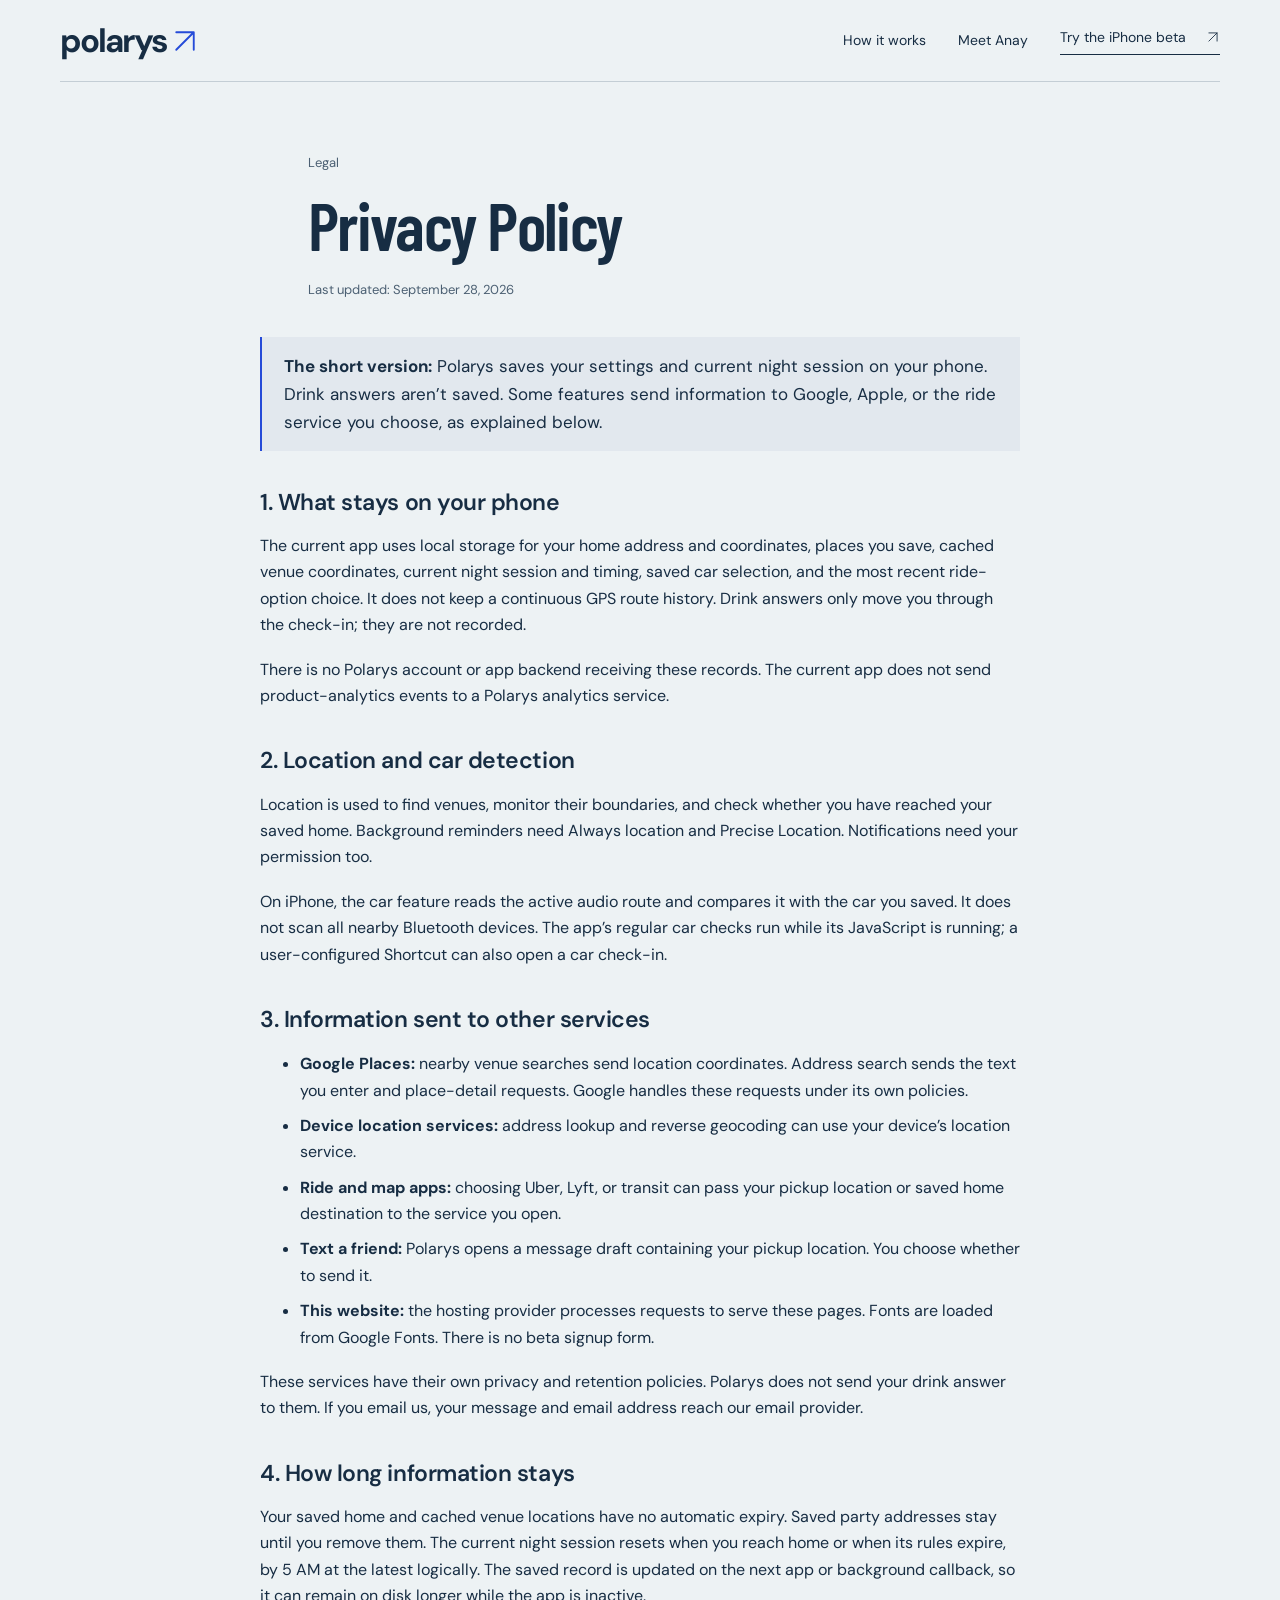
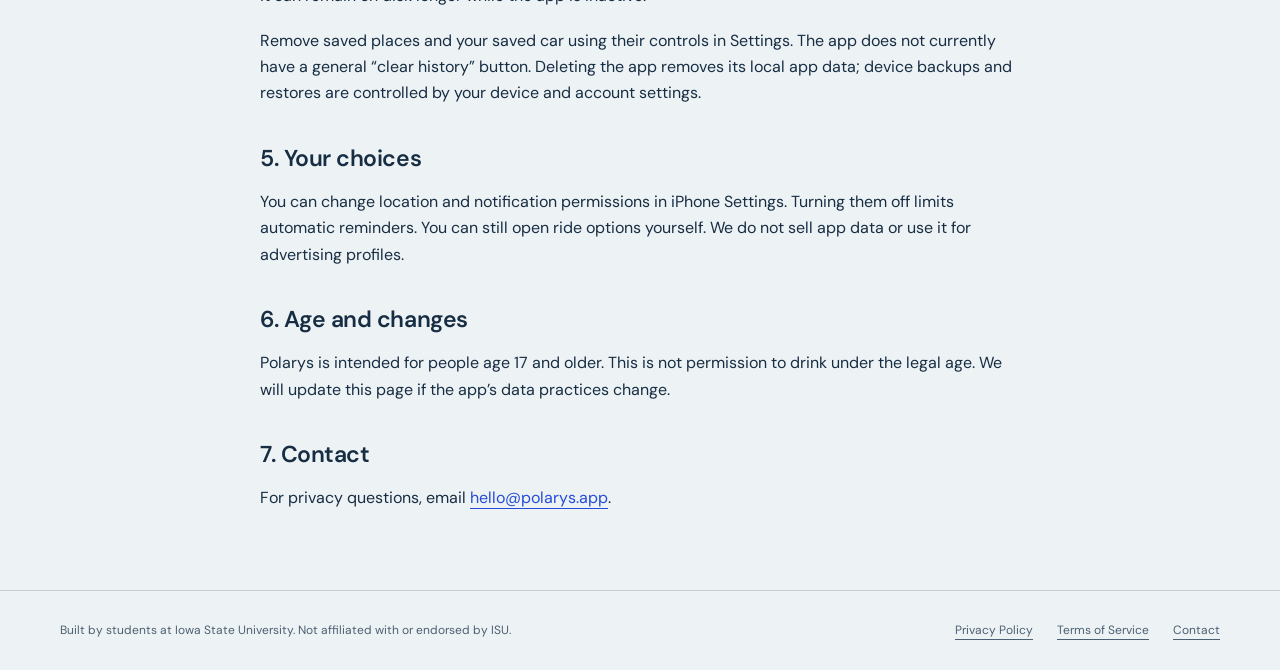
==== commit 01edcfa3: "Redesign Polarys with a plain-language app walkthrough" ====
--- a/privacy.html
+++ b/privacy.html
@@ -1,620 +1,165 @@
-<!DOCTYPE html>
+<!doctype html>
 <html lang="en">
-<head>
-<meta charset="UTF-8">
-<meta name="viewport" content="width=device-width, initial-scale=1.0">
-<title>Privacy Policy — Polarys</title>
-<style>
-/* ===== Polarys — shared styles v3 ===== */
+  <head>
+    <meta charset="UTF-8" />
+    <meta name="viewport" content="width=device-width, initial-scale=1.0" />
+    <title>Privacy Policy — Polarys</title>
+    <link rel="stylesheet" href="site.css" />
+  </head>
+  <body>
+    <a class="skip" href="#legal-content">Skip to content</a>
 
-@import url('https://fonts.googleapis.com/css2?family=Sora:wght@400;500;600;700;800&display=swap');
+    <header class="masthead wrap">
+      <a class="wordmark" href="index.html" aria-label="Polarys home"
+        >polarys<span aria-hidden="true"
+          ><svg
+            class="arrow-icon"
+            style="--rotation: 0deg"
+            viewBox="0 0 24 24"
+            aria-hidden="true"
+          >
+            <path d="M5 19 19 5M5 5h14v14" /></svg></span
+      ></a>
+      <nav aria-label="Main navigation">
+        <a href="index.html#how-it-works">How it works</a
+        ><a href="index.html#about">Meet Anay</a
+        ><a
+          class="nav-download"
+          href="https://testflight.apple.com/join/4NbjhRds"
+          >Try the iPhone beta
+          <span aria-hidden="true"
+            ><svg
+              class="arrow-icon"
+              style="--rotation: 0deg"
+              viewBox="0 0 24 24"
+              aria-hidden="true"
+            >
+              <path d="M5 19 19 5M5 5h14v14" /></svg></span
+        ></a>
+      </nav>
+    </header>
 
-:root {
-  --bg: #0D0F14;
-  --surface: #171A22;
-  --surface-2: #1F232D;
-  --border: #2A2F3C;
-  --border-soft: rgba(255,255,255,0.07);
-  --amber: #F0A429;
-  --amber-soft: rgba(240,164,41,0.14);
-  --amber-dim: #C97F1E;
-  --green: #34D399;
-  --text: #F5F3EE;
-  --muted: #8A8FA3;
-  --muted-2: #565C70;
-  --danger: #E5484D;
+    <header class="legal-hero">
+      <div class="wrap">
+        <span class="eyebrow">Legal</span>
+        <h1>Privacy Policy</h1>
+        <span class="legal-updated">Last updated: September 28, 2026</span>
+      </div>
+    </header>
 
-  --display: 'Sora', -apple-system, BlinkMacSystemFont, 'SF Pro Display', 'Helvetica Neue', 'Segoe UI', Arial, sans-serif;
-  --body: -apple-system, BlinkMacSystemFont, 'SF Pro Text', 'Helvetica Neue', 'Segoe UI', Arial, sans-serif;
-  --mono: ui-monospace, 'SF Mono', 'Menlo', 'Consolas', monospace;
+    <main class="legal-body wrap" id="legal-content">
+      <div class="callout">
+        <b>The short version:</b> Polarys saves your settings and current night
+        session on your phone. Drink answers aren’t saved. Some features send
+        information to Google, Apple, or the ride service you choose, as
+        explained below.
+      </div>
+      <h2>1. What stays on your phone</h2>
+      <p>
+        The current app uses local storage for your home address and
+        coordinates, places you save, cached venue coordinates, current night
+        session and timing, saved car selection, and the most recent ride-option
+        choice. It does not keep a continuous GPS route history. Drink answers
+        only move you through the check-in; they are not recorded.
+      </p>
+      <p>
+        There is no Polarys account or app backend receiving these records. The
+        current app does not send product-analytics events to a Polarys
+        analytics service.
+      </p>
+      <h2>2. Location and car detection</h2>
+      <p>
+        Location is used to find venues, monitor their boundaries, and check
+        whether you have reached your saved home. Background reminders need
+        Always location and Precise Location. Notifications need your permission
+        too.
+      </p>
+      <p>
+        On iPhone, the car feature reads the active audio route and compares it
+        with the car you saved. It does not scan all nearby Bluetooth devices.
+        The app’s regular car checks run while its JavaScript is running; a
+        user-configured Shortcut can also open a car check-in.
+      </p>
+      <h2>3. Information sent to other services</h2>
+      <ul>
+        <li>
+          <b>Google Places:</b> nearby venue searches send location coordinates.
+          Address search sends the text you enter and place-detail requests.
+          Google handles these requests under its own policies.
+        </li>
+        <li>
+          <b>Device location services:</b> address lookup and reverse geocoding
+          can use your device’s location service.
+        </li>
+        <li>
+          <b>Ride and map apps:</b> choosing Uber, Lyft, or transit can pass
+          your pickup location or saved home destination to the service you
+          open.
+        </li>
+        <li>
+          <b>Text a friend:</b> Polarys opens a message draft containing your
+          pickup location. You choose whether to send it.
+        </li>
+        <li>
+          <b>This website:</b> the hosting provider processes requests to serve
+          these pages. Fonts are loaded from Google Fonts. There is no beta
+          signup form.
+        </li>
+      </ul>
+      <p>
+        These services have their own privacy and retention policies. Polarys
+        does not send your drink answer to them. If you email us, your message
+        and email address reach our email provider.
+      </p>
+      <h2>4. How long information stays</h2>
+      <p>
+        Your saved home and cached venue locations have no automatic expiry.
+        Saved party addresses stay until you remove them. The current night
+        session resets when you reach home or when its rules expire, by 5 AM at
+        the latest logically. The saved record is updated on the next app or
+        background callback, so it can remain on disk longer while the app is
+        inactive.
+      </p>
+      <p>
+        Remove saved places and your saved car using their controls in Settings.
+        The app does not currently have a general “clear history” button.
+        Deleting the app removes its local app data; device backups and restores
+        are controlled by your device and account settings.
+      </p>
+      <h2>5. Your choices</h2>
+      <p>
+        You can change location and notification permissions in iPhone Settings.
+        Turning them off limits automatic reminders. You can still open ride
+        options yourself. We do not sell app data or use it for advertising
+        profiles.
+      </p>
+      <h2>6. Age and changes</h2>
+      <p>
+        Polarys is intended for people age 17 and older. This is not permission
+        to drink under the legal age. We will update this page if the app’s data
+        practices change.
+      </p>
+      <h2>7. Contact</h2>
+      <p>
+        For privacy questions, email
+        <a href="mailto:hello@polarys.app" style="color: var(--blue)"
+          >hello@polarys.app</a
+        >.
+      </p>
+    </main>
 
-  --max: 1160px;
-}
-
-* { box-sizing: border-box; }
-html { scroll-behavior: smooth; }
-
-body {
-  margin: 0;
-  background: var(--bg);
-  color: var(--text);
-  font-family: var(--body);
-  line-height: 1.55;
-  -webkit-font-smoothing: antialiased;
-  overflow-x: hidden;
-}
-
-/* film-grain + vignette, purely decorative, fixed to viewport */
-body::before {
-  content: '';
-  position: fixed;
-  inset: 0;
-  pointer-events: none;
-  z-index: 0;
-  opacity: 0.5;
-  background-image: url("data:image/svg+xml,%3Csvg xmlns='http://www.w3.org/2000/svg' width='120' height='120'%3E%3Cfilter id='n'%3E%3CfeTurbulence type='fractalNoise' baseFrequency='0.85' numOctaves='2' stitchTiles='stitch'/%3E%3CfeColorMatrix type='saturate' values='0'/%3E%3C/filter%3E%3Crect width='100%25' height='100%25' filter='url(%23n)' opacity='0.05'/%3E%3C/svg%3E");
-}
-body::after {
-  content: '';
-  position: fixed;
-  inset: 0;
-  pointer-events: none;
-  z-index: 0;
-  background:
-    radial-gradient(900px 560px at 12% -8%, rgba(240,164,41,0.10), transparent 60%),
-    radial-gradient(700px 500px at 105% 10%, rgba(240,164,41,0.06), transparent 60%),
-    radial-gradient(1200px 700px at 50% 120%, rgba(240,164,41,0.05), transparent 60%);
-}
-
-a { color: inherit; }
-
-.wrap {
-  max-width: var(--max);
-  margin: 0 auto;
-  padding: 0 32px;
-  position: relative;
-  z-index: 1;
-}
-
-/* ---- reveal-on-scroll ---- */
-.reveal {
-  opacity: 0;
-  transform: translateY(18px);
-  transition: opacity .7s cubic-bezier(.2,.6,.3,1), transform .7s cubic-bezier(.2,.6,.3,1);
-}
-.reveal.in { opacity: 1; transform: translateY(0); }
-@media (prefers-reduced-motion: reduce) {
-  .reveal { opacity: 1; transform: none; transition: none; }
-}
-
-/* ---- Nav ---- */
-nav.site-nav {
-  position: sticky;
-  top: 0;
-  z-index: 40;
-  background: rgba(13,15,20,0.72);
-  backdrop-filter: blur(14px);
-  border-bottom: 1px solid var(--border-soft);
-}
-
-.nav-inner {
-  max-width: var(--max);
-  margin: 0 auto;
-  padding: 18px 32px;
-  display: flex;
-  align-items: center;
-  justify-content: space-between;
-}
-
-.logo {
-  font-family: var(--display);
-  font-weight: 700;
-  font-size: 20px;
-  letter-spacing: -0.02em;
-  text-decoration: none;
-  display: inline-flex;
-  align-items: baseline;
-}
-.logo span { color: var(--amber); }
-
-.nav-status { display: none; }
-@media (min-width: 640px) {
-  .nav-status {
-    display: inline-flex;
-    align-items: center;
-    gap: 7px;
-    font-family: var(--mono);
-    font-size: 11px;
-    font-weight: 600;
-    letter-spacing: 0.05em;
-    color: var(--muted-2);
-    border: 1px solid var(--border-soft);
-    padding: 5px 11px 5px 9px;
-    border-radius: 100px;
-  }
-}
-.nav-status .dot {
-  width: 6px; height: 6px; border-radius: 50%;
-  background: var(--green);
-  box-shadow: 0 0 8px 1px rgba(52,211,153,0.6);
-  flex-shrink: 0;
-}
-
-.nav-links {
-  display: flex;
-  gap: 30px;
-  font-family: var(--mono);
-  font-size: 12px;
-  font-weight: 600;
-  letter-spacing: 0.06em;
-  text-transform: uppercase;
-}
-.nav-links a { text-decoration: none; color: var(--muted); transition: color .15s ease; position: relative; }
-.nav-links a:hover { color: var(--text); }
-
-.nav-cta {
-  background: var(--amber);
-  color: #14161C;
-  font-family: var(--body);
-  font-weight: 600;
-  font-size: 13px;
-  padding: 9px 18px;
-  border-radius: 8px;
-  text-decoration: none;
-  transition: background .15s ease, transform .15s ease;
-}
-.nav-cta:hover { background: #ffb849; transform: translateY(-1px); }
-
-/* ---- Eyebrow / mono tag ---- */
-.eyebrow {
-  font-family: var(--mono);
-  font-size: 12px;
-  font-weight: 600;
-  letter-spacing: 0.14em;
-  text-transform: uppercase;
-  color: var(--amber);
-  display: inline-flex;
-  align-items: center;
-  gap: 9px;
-}
-.eyebrow::before {
-  content: '';
-  width: 14px;
-  height: 1px;
-  background: var(--amber);
-}
-
-/* ============ HERO ============ */
-.hero { padding: 76px 0 40px; position: relative; }
-
-.hero-grid {
-  display: grid;
-  grid-template-columns: 1.05fr 0.95fr;
-  gap: 40px;
-  align-items: center;
-  min-height: 560px;
-}
-
-.hero h1 {
-  font-family: var(--display);
-  font-weight: 800;
-  font-size: clamp(40px, 5.4vw, 66px);
-  line-height: 1.02;
-  letter-spacing: -0.025em;
-  margin: 20px 0 22px;
-}
-.hero h1 .thin { font-weight: 400; color: var(--muted); }
-.hero h1 .amber { color: var(--amber); }
-
-.hero p.lede {
-  font-size: 18px;
-  color: var(--muted);
-  max-width: 44ch;
-  margin: 0 0 34px;
-}
-
-.hero-ctas { display: flex; gap: 14px; flex-wrap: wrap; align-items: center; }
-
-.btn-primary {
-  background: var(--amber);
-  color: #14161C;
-  font-weight: 600;
-  font-size: 15px;
-  padding: 15px 28px;
-  border-radius: 10px;
-  text-decoration: none;
-  display: inline-block;
-  transition: transform .15s ease, background .15s ease, box-shadow .15s ease;
-  box-shadow: 0 8px 24px -8px rgba(240,164,41,0.5);
-}
-.btn-primary:hover { background: #ffb849; transform: translateY(-2px); box-shadow: 0 12px 28px -8px rgba(240,164,41,0.65); }
-
-.btn-secondary {
-  background: transparent;
-  color: var(--text);
-  font-weight: 600;
-  font-size: 15px;
-  padding: 15px 24px;
-  border-radius: 10px;
-  text-decoration: none;
-  border: 1px solid var(--border);
-  display: inline-flex;
-  align-items: center;
-  gap: 8px;
-  transition: border-color .15s ease, background .15s ease;
-}
-.btn-secondary:hover { border-color: var(--amber); background: rgba(240,164,41,0.06); }
-
-.hero-proof {
-  margin-top: 40px;
-  padding-top: 24px;
-  border-top: 1px solid var(--border-soft);
-  display: flex;
-  gap: 32px;
-  font-family: var(--mono);
-  font-size: 12px;
-  font-weight: 600;
-  color: var(--muted-2);
-  letter-spacing: 0.02em;
-}
-.hero-proof b { color: var(--text); font-family: var(--display); font-size: 15px; font-weight: 700; display: block; margin-bottom: 2px; }
-
-/* ---- Signature: geofence pulse ---- */
-.pulse-stage {
-  position: relative;
-  aspect-ratio: 1 / 1;
-  max-width: 380px;
-  margin: 0 auto;
-  display: flex;
-  align-items: center;
-  justify-content: center;
-}
-
-.pulse-ring {
-  position: absolute;
-  border-radius: 50%;
-  border: 1.5px solid var(--amber);
-  opacity: 0;
-  animation: pulse-out 3.2s cubic-bezier(.2,.6,.35,1) infinite;
-}
-.pulse-ring.r1 { animation-delay: 0s; }
-.pulse-ring.r2 { animation-delay: 1.05s; }
-.pulse-ring.r3 { animation-delay: 2.1s; }
-
-@keyframes pulse-out {
-  0%   { width: 40px; height: 40px; opacity: 0.65; }
-  100% { width: 380px; height: 380px; opacity: 0; }
-}
-@media (prefers-reduced-motion: reduce) { .pulse-ring { animation: none; opacity: 0.18; } }
-
-.pulse-core {
-  position: relative;
-  z-index: 2;
-  width: 68px;
-  height: 68px;
-  border-radius: 50%;
-  background: var(--surface-2);
-  border: 1px solid var(--border);
-  display: flex;
-  align-items: center;
-  justify-content: center;
-  box-shadow: 0 0 0 8px var(--bg), 0 12px 32px rgba(0,0,0,0.4);
-}
-.pulse-core::after {
-  content: '';
-  width: 14px;
-  height: 14px;
-  border-radius: 50%;
-  background: var(--amber);
-  box-shadow: 0 0 16px 2px rgba(240,164,41,0.7);
-}
-
-.pulse-tag {
-  position: absolute;
-  bottom: -6px;
-  left: 50%;
-  transform: translateX(-50%);
-  background: var(--surface);
-  border: 1px solid var(--border);
-  border-radius: 8px;
-  padding: 7px 14px;
-  font-family: var(--mono);
-  font-size: 11px;
-  font-weight: 600;
-  letter-spacing: 0.06em;
-  text-transform: uppercase;
-  color: var(--muted);
-  white-space: nowrap;
-  z-index: 3;
-}
-.pulse-tag b { color: var(--amber); font-weight: 700; }
-
-/* ============ Telemetry stat band ============ */
-.stat-band { border-top: 1px solid var(--border-soft); border-bottom: 1px solid var(--border-soft); padding: 58px 0; }
-.stat-band .wrap { display: grid; grid-template-columns: repeat(3, 1fr); gap: 1px; background: var(--border-soft); border: 1px solid var(--border-soft); border-radius: 16px; overflow: hidden; }
-
-.tstat { background: var(--bg); padding: 30px 28px; position: relative; }
-.tstat .corner { position: absolute; width: 10px; height: 10px; top: 12px; left: 12px; border-top: 1px solid var(--amber-dim); border-left: 1px solid var(--amber-dim); opacity: 0.5; }
-.tstat .num { font-family: var(--display); font-size: 42px; font-weight: 700; color: var(--amber); letter-spacing: -0.01em; line-height: 1; }
-.tstat .label { color: var(--muted); font-size: 13.5px; font-weight: 500; margin-top: 12px; max-width: 28ch; }
-.tstat .src { font-family: var(--mono); font-size: 10.5px; font-weight: 600; color: var(--muted-2); margin-top: 14px; display: block; letter-spacing: 0.02em; }
-
-/* ============ Section shell ============ */
-section.block { padding: 108px 0; }
-.section-head { max-width: 620px; margin-bottom: 60px; }
-.section-head h2 { font-family: var(--display); font-size: clamp(28px, 3.4vw, 40px); letter-spacing: -0.02em; margin: 16px 0 14px; font-weight: 700; }
-.section-head p { color: var(--muted); font-size: 16px; }
-
-/* ============ Flow (timeline) ============ */
-.flow { position: relative; display: grid; grid-template-columns: repeat(4, 1fr); gap: 0; }
-.flow::before { content: ''; position: absolute; top: 26px; left: 0; right: 0; height: 1px; background: linear-gradient(90deg, var(--border), var(--border) 92%, transparent); }
-
-.flow-step { padding: 0 20px 0 0; position: relative; }
-.flow-step:last-child { padding-right: 0; }
-
-.flow-step .idx {
-  width: 52px; height: 52px; border-radius: 50%;
-  background: var(--surface); border: 1px solid var(--border);
-  display: flex; align-items: center; justify-content: center;
-  font-family: var(--mono); font-size: 14px; color: var(--amber);
-  margin-bottom: 22px; position: relative; z-index: 2;
-}
-.flow-step.danger .idx { border-color: rgba(229,72,77,0.5); color: var(--danger); }
-
-.flow-step h3 { font-family: var(--display); font-size: 18px; margin: 0 0 9px; letter-spacing: -0.01em; font-weight: 600; }
-.flow-step p { color: var(--muted); font-size: 13.5px; font-weight: 500; margin: 0; line-height: 1.6; }
-
-.flow-step .chips { margin-top: 16px; display: flex; flex-wrap: wrap; gap: 6px; }
-.flow-step .chip { font-family: var(--mono); font-size: 10px; font-weight: 600; padding: 5px 9px; border-radius: 6px; background: var(--surface); color: var(--muted); border: 1px solid var(--border-soft); }
-.flow-step.danger .chip.warn { background: rgba(229,72,77,0.1); color: var(--danger); border-color: rgba(229,72,77,0.3); }
-
-@media (max-width: 880px) {
-  .flow { grid-template-columns: 1fr; gap: 34px; }
-  .flow::before { display: none; }
-}
-
-/* ============ Feature grid ============ */
-.feature-grid { display: grid; grid-template-columns: repeat(4, 1fr); gap: 1px; background: var(--border-soft); border: 1px solid var(--border-soft); border-radius: 16px; overflow: hidden; }
-.feature-card { background: var(--bg); padding: 28px 24px; transition: background .2s ease; }
-.feature-card:hover { background: var(--surface); }
-.feature-card .ico { width: 36px; height: 36px; border-radius: 9px; display: flex; align-items: center; justify-content: center; margin-bottom: 18px; font-size: 16px; background: var(--amber-soft); }
-.feature-card h4 { font-family: var(--display); font-size: 15px; margin: 0 0 5px; font-weight: 600; }
-.feature-card p { font-size: 13px; font-weight: 500; color: var(--muted); margin: 0; line-height: 1.5; }
-
-@media (max-width: 880px) { .feature-grid { grid-template-columns: 1fr 1fr; } }
-
-/* ============ Bluetooth logic explainer ============ */
-.bt-explainer {
-  display: grid;
-  grid-template-columns: 0.85fr 1.15fr;
-  gap: 48px;
-  align-items: center;
-  background: var(--surface);
-  border: 1px solid var(--border);
-  border-radius: 20px;
-  padding: 48px;
-  position: relative;
-  overflow: hidden;
-}
-.bt-explainer::before {
-  content: '';
-  position: absolute;
-  inset: 0;
-  background: radial-gradient(360px 260px at 90% 20%, rgba(229,72,77,0.10), transparent 65%);
-  pointer-events: none;
-}
-.bt-explainer > * { position: relative; z-index: 1; }
-
-.bt-visual {
-  display: flex;
-  flex-direction: column;
-  gap: 10px;
-}
-.bt-step {
-  display: flex;
-  align-items: center;
-  gap: 12px;
-  background: var(--bg);
-  border: 1px solid var(--border-soft);
-  border-radius: 12px;
-  padding: 14px 16px;
-  font-family: var(--mono);
-  font-size: 12px;
-  font-weight: 600;
-  color: var(--muted);
-}
-.bt-step .n { color: var(--muted-2); width: 16px; flex-shrink: 0; }
-.bt-step.hit { border-color: rgba(229,72,77,0.4); color: var(--text); background: rgba(229,72,77,0.06); }
-.bt-step.hit .n { color: var(--danger); }
-.bt-step.safe { border-color: rgba(52,211,153,0.35); color: var(--text); background: rgba(52,211,153,0.06); }
-.bt-step.safe .n { color: var(--green); }
-.bt-arrow { text-align: center; color: var(--muted-2); font-size: 12px; font-weight: 600; font-family: var(--mono); }
-
-.bt-copy h2 { font-family: var(--display); font-size: clamp(24px, 3vw, 32px); letter-spacing: -0.02em; margin: 14px 0 16px; font-weight: 700; }
-.bt-copy p { color: var(--muted); font-size: 15.5px; margin: 0 0 16px; line-height: 1.65; }
-.bt-copy p b { color: var(--text); font-weight: 700; }
-.bt-copy .fine { font-family: var(--mono); font-size: 11.5px; font-weight: 600; color: var(--muted-2); margin-top: 18px; }
-
-@media (max-width: 880px) {
-  .bt-explainer { grid-template-columns: 1fr; padding: 32px 24px; }
-}
-
-/* ============ About ============ */
-.about-grid {
-  display: grid;
-  grid-template-columns: 0.85fr 1.15fr;
-  gap: 52px;
-  align-items: center;
-}
-
-.about-photo-frame {
-  aspect-ratio: 4 / 5;
-  border-radius: 22px;
-  background: linear-gradient(160deg, var(--surface-2), var(--bg));
-  border: 1px solid var(--border);
-  display: flex;
-  align-items: center;
-  justify-content: center;
-  overflow: hidden;
-  position: relative;
-}
-.about-photo-frame img {
-  width: 100%;
-  height: 100%;
-  object-fit: cover;
-  display: block;
-}
-.about-photo-frame .initials {
-  font-family: var(--display);
-  font-weight: 700;
-  font-size: 72px;
-  color: var(--amber);
-  opacity: 0.35;
-  letter-spacing: -0.02em;
-}
-.about-caption {
-  margin-top: 14px;
-  font-family: var(--mono);
-  font-size: 11.5px;
-  font-weight: 600;
-  color: var(--muted-2);
-  letter-spacing: 0.04em;
-}
-.about-caption b { color: var(--muted); font-weight: 600; }
-
-.about-copy h2 { font-family: var(--display); font-size: clamp(26px, 3.2vw, 36px); letter-spacing: -0.02em; margin: 14px 0 16px; font-weight: 700; }
-.about-copy p { color: var(--muted); font-size: 15.5px; margin: 0 0 16px; line-height: 1.7; }
-.about-copy p b { color: var(--text); font-weight: 700; }
-.about-copy p:last-child { margin-bottom: 0; }
-
-@media (max-width: 880px) {
-  .about-grid { grid-template-columns: 1fr; }
-  .about-photo-frame { max-width: 280px; margin: 0 auto; }
-}
-
-/* ============ CTA / waitlist ============ */
-.cta-block {
-  position: relative; background: var(--surface); border: 1px solid var(--border);
-  border-radius: 22px; padding: 72px 48px; text-align: center; margin: 0 auto; overflow: hidden;
-}
-.cta-block::before {
-  content: ''; position: absolute; inset: 0;
-  background: radial-gradient(420px 280px at 50% 0%, rgba(240,164,41,0.14), transparent 70%);
-  pointer-events: none;
-}
-.cta-block > * { position: relative; z-index: 1; }
-.cta-block h2 { font-family: var(--display); font-size: clamp(26px, 3.4vw, 38px); margin: 16px 0 12px; letter-spacing: -0.02em; font-weight: 700; }
-.cta-block p { color: var(--muted); max-width: 48ch; margin: 0 auto 34px; }
-
-.waitlist-form { display: flex; gap: 10px; max-width: 420px; margin: 0 auto; }
-.waitlist-form input { flex: 1; background: var(--bg); border: 1px solid var(--border); border-radius: 10px; padding: 14px 16px; color: var(--text); font-family: var(--body); font-size: 14px; }
-.waitlist-form input:focus { outline: 2px solid var(--amber); outline-offset: 1px; }
-.waitlist-form input::placeholder { color: var(--muted-2); }
-.waitlist-note { font-family: var(--mono); font-size: 11.5px; font-weight: 600; color: var(--muted-2); margin-top: 28px; }
-
-/* ============ Footer ============ */
-footer { border-top: 1px solid var(--border-soft); padding: 44px 0; }
-.footer-inner { display: flex; justify-content: space-between; align-items: center; flex-wrap: wrap; gap: 16px; }
-.footer-links { display: flex; gap: 26px; font-size: 13px; font-weight: 500; color: var(--muted); }
-.footer-links a { text-decoration: none; }
-.footer-links a:hover { color: var(--text); }
-.footer-note { font-family: var(--mono); font-size: 11.5px; font-weight: 600; color: var(--muted-2); }
-
-/* ============ Legal pages ============ */
-.legal-hero { padding: 68px 0 24px; text-align: center; }
-.legal-hero h1 { font-family: var(--display); font-size: clamp(30px, 4vw, 44px); letter-spacing: -0.025em; margin: 18px 0 10px; font-weight: 700; }
-.legal-updated { font-family: var(--mono); font-size: 12px; font-weight: 600; color: var(--muted); }
-
-.legal-body { padding: 24px 32px 110px; max-width: 740px; text-align: center; }
-.legal-body h2 { font-family: var(--display); font-size: 20px; margin: 46px 0 14px; letter-spacing: -0.01em; color: var(--amber); font-weight: 600; }
-.legal-body h2:first-child { margin-top: 0; }
-.legal-body p { color: var(--text); font-size: 15.5px; margin: 0 0 16px; }
-.legal-body p.muted { color: var(--muted); }
-.legal-body ul { color: var(--text); font-size: 15.5px; padding-left: 0; list-style-position: inside; margin: 0 0 16px; }
-.legal-body li { margin-bottom: 9px; }
-.legal-body .callout {
-  background: var(--surface); border: 1px solid var(--border); border-left: 3px solid var(--amber);
-  border-radius: 10px; padding: 20px 22px; margin: 26px 0; font-size: 14px; font-weight: 500; color: var(--muted);
-}
-.legal-body .callout b { color: var(--text); font-weight: 700; }
-
-/* ============ Responsive ============ */
-@media (max-width: 940px) {
-  .hero-grid { grid-template-columns: 1fr; min-height: auto; }
-  .pulse-stage { order: -1; max-width: 280px; margin-bottom: 8px; }
-  .stat-band .wrap { grid-template-columns: 1fr; }
-  .nav-links { display: none; }
-  .cta-block { padding: 48px 26px; }
-  .waitlist-form { flex-direction: column; }
-  .hero-proof { flex-wrap: wrap; gap: 22px; }
-}
-
-</style>
-</head>
-<body>
-
-<nav class="site-nav">
-  <div class="nav-inner">
-    <a href="index.html" class="logo">pol<span>arys</span></a>
-    <div class="nav-status"><span class="dot"></span>built in ames, ia</div>
-    <div class="nav-links">
-      <a href="index.html#how-it-works">How it works</a>
-      <a href="index.html#why">Why it matters</a>
-      <a href="index.html#how-it-works">The app</a>
-      <a href="privacy.html">Privacy</a>
-    </div>
-    <a href="index.html#how-it-works" class="nav-cta">How it works</a>
-  </div>
-</nav>
-
-<header class="legal-hero">
-  <div class="wrap">
-    <span class="eyebrow">Legal</span>
-    <h1>Privacy Policy</h1>
-    <span class="legal-updated">Last updated: September 28, 2026</span>
-  </div>
-</header>
-
-<section class="legal-body wrap">
-
-  <div class="callout"><b>The short version:</b> Polarys saves your settings and current night session on your phone. Drink answers aren’t saved. Some features send information to Google, Apple, or the ride service you choose, as explained below.</div>
-  <h2>1. What stays on your phone</h2>
-  <p>The current app uses local storage for your home address and coordinates, places you save, cached venue coordinates, current night session and timing, saved car selection, and the most recent ride-option choice. It does not keep a continuous GPS route history. Drink answers only move you through the check-in; they are not recorded.</p>
-  <p>There is no Polarys account or app backend receiving these records. The current app does not send product-analytics events to a Polarys analytics service.</p>
-  <h2>2. Location and car detection</h2>
-  <p>Location is used to find venues, monitor their boundaries, and check whether you have reached your saved home. Background reminders need Always location and Precise Location. Notifications need your permission too.</p>
-  <p>On iPhone, the car feature reads the active audio route and compares it with the car you saved. It does not scan all nearby Bluetooth devices. The app’s regular car checks run while its JavaScript is running; a user-configured Shortcut can also open a car check-in.</p>
-  <h2>3. Information sent to other services</h2>
-  <ul>
-    <li><b>Google Places:</b> nearby venue searches send location coordinates. Address search sends the text you enter and place-detail requests. Google handles these requests under its own policies.</li>
-    <li><b>Device location services:</b> address lookup and reverse geocoding can use your device’s location service.</li>
-    <li><b>Ride and map apps:</b> choosing Uber, Lyft, or transit can pass your pickup location or saved home destination to the service you open.</li>
-    <li><b>Text a friend:</b> Polarys opens a message draft containing your pickup location. You choose whether to send it.</li>
-    <li><b>This website:</b> the hosting provider processes requests to serve these pages. Fonts are loaded from Google Fonts. There is no beta signup form.</li>
-  </ul>
-  <p>These services have their own privacy and retention policies. Polarys does not send your drink answer to them. If you email us, your message and email address reach our email provider.</p>
-  <h2>4. How long information stays</h2>
-  <p>Your saved home and cached venue locations have no automatic expiry. Saved party addresses stay until you remove them. The current night session resets when you reach home or when its rules expire, by 5 AM at the latest logically. The saved record is updated on the next app or background callback, so it can remain on disk longer while the app is inactive.</p>
-  <p>Remove saved places and your saved car using their controls in Settings. The app does not currently have a general “clear history” button. Deleting the app removes its local app data; device backups and restores are controlled by your device and account settings.</p>
-  <h2>5. Your choices</h2>
-  <p>You can change location and notification permissions in iPhone Settings. Turning them off limits automatic reminders. You can still open ride options yourself. We do not sell app data or use it for advertising profiles.</p>
-  <h2>6. Age and changes</h2>
-  <p>Polarys is intended for people age 17 and older. This is not permission to drink under the legal age. We will update this page if the app’s data practices change.</p>
-  <h2>7. Contact</h2>
-  <p>For privacy questions, email <a href="mailto:hello@polarys.app" style="color:var(--amber);">hello@polarys.app</a>.</p>
-
-</section>
-
-<footer>
-  <div class="wrap footer-inner">
-    <div class="footer-note">Built by students at Iowa State University. Not affiliated with or endorsed by ISU.</div>
-    <div class="footer-links">
-      <a href="privacy.html">Privacy Policy</a>
-      <a href="terms.html">Terms of Service</a>
-      <a href="mailto:hello@polarys.app">Contact</a>
-    </div>
-  </div>
-</footer>
-
-</body>
+    <footer>
+      <div class="wrap footer-inner">
+        <div class="footer-note">
+          Built by students at Iowa State University. Not affiliated with or
+          endorsed by ISU.
+        </div>
+        <div class="footer-links">
+          <a href="privacy.html">Privacy Policy</a>
+          <a href="terms.html">Terms of Service</a>
+          <a href="mailto:hello@polarys.app">Contact</a>
+        </div>
+      </div>
+    </footer>
+  </body>
 </html>
--- a/site.css
+++ b/site.css
@@ -0,0 +1,811 @@
+@font-face {
+  font-family: "Barlow Condensed";
+  font-style: normal;
+  font-weight: 600;
+  font-display: swap;
+  src: url(assets/fonts/barlow-condensed-600.ttf) format("truetype");
+}
+@font-face {
+  font-family: "Barlow Condensed";
+  font-style: normal;
+  font-weight: 700;
+  font-display: swap;
+  src: url(assets/fonts/barlow-condensed-700.ttf) format("truetype");
+}
+@font-face {
+  font-family: "DM Sans";
+  font-style: normal;
+  font-weight: 400;
+  font-display: swap;
+  src: url(assets/fonts/dm-sans-400.ttf) format("truetype");
+}
+@font-face {
+  font-family: "DM Sans";
+  font-style: normal;
+  font-weight: 500;
+  font-display: swap;
+  src: url(assets/fonts/dm-sans-500.ttf) format("truetype");
+}
+@font-face {
+  font-family: "DM Sans";
+  font-style: normal;
+  font-weight: 600;
+  font-display: swap;
+  src: url(assets/fonts/dm-sans-600.ttf) format("truetype");
+}
+@font-face {
+  font-family: "DM Sans";
+  font-style: normal;
+  font-weight: 700;
+  font-display: swap;
+  src: url(assets/fonts/dm-sans-700.ttf) format("truetype");
+}
+
+:root {
+  --paper: #edf2f4;
+  --ink: #172d43;
+  --blue: #254bd8;
+  --muted: #4c6073;
+  --line: #c4ced5;
+  --body: "DM Sans", Arial, sans-serif;
+  --heading: "Barlow Condensed", "Arial Narrow", Arial, sans-serif;
+}
+* {
+  box-sizing: border-box;
+}
+html {
+  scroll-behavior: smooth;
+  scroll-padding-top: 28px;
+}
+body {
+  margin: 0;
+  background: var(--paper);
+  color: var(--ink);
+  font-family: var(--body);
+  font-size: 17px;
+  line-height: 1.65;
+}
+img {
+  display: block;
+  max-width: 100%;
+  height: auto;
+}
+a {
+  color: inherit;
+  text-underline-offset: 5px;
+}
+a,
+summary {
+  -webkit-tap-highlight-color: transparent;
+}
+a:focus-visible,
+summary:focus-visible {
+  outline: 3px solid var(--blue);
+  outline-offset: 6px;
+}
+.skip {
+  position: absolute;
+  top: -100px;
+  left: 20px;
+  padding: 12px;
+  background: var(--ink);
+  color: white;
+  z-index: 10;
+}
+.skip:focus {
+  top: 10px;
+}
+.wrap {
+  width: min(1160px, calc(100% - 96px));
+  margin-inline: auto;
+}
+h1,
+h2,
+h3,
+p,
+figure {
+  margin: 0;
+}
+h1,
+h2 {
+  font-family: var(--heading);
+  font-weight: 600;
+  line-height: 0.98;
+  letter-spacing: -0.025em;
+}
+h2 {
+  font-size: clamp(44px, 5.1vw, 68px);
+}
+h3 {
+  font-size: 23px;
+  line-height: 1.3;
+  font-weight: 600;
+  letter-spacing: -0.03em;
+}
+.masthead {
+  display: flex;
+  align-items: center;
+  justify-content: space-between;
+  padding-block: 24px;
+  border-bottom: 1px solid var(--line);
+  gap: 24px;
+}
+.wordmark {
+  font-size: 33px;
+  font-weight: 700;
+  letter-spacing: -2px;
+  text-decoration: none;
+  line-height: 1;
+}
+.wordmark span {
+  color: var(--blue);
+  padding-left: 3px;
+  font-size: 30px;
+}
+.masthead nav,
+footer nav {
+  display: flex;
+  gap: 32px;
+  align-items: center;
+  font-size: 14px;
+}
+.masthead nav a,
+footer nav a {
+  text-decoration: none;
+}
+.masthead nav a:hover,
+footer nav a:hover {
+  text-decoration: underline;
+}
+.nav-download {
+  border-bottom: 1px solid var(--ink);
+  padding-bottom: 4px;
+}
+.nav-download span {
+  margin-left: 16px;
+}
+.hero {
+  display: grid;
+  grid-template-columns: 1.16fr 1fr;
+  gap: 76px;
+  align-items: center;
+  padding-block: 55px 65px;
+}
+.byline {
+  font-size: 13px;
+  max-width: 330px;
+  margin-bottom: 28px;
+}
+.hero h1 {
+  font-size: clamp(78px, 8.8vw, 120px);
+  letter-spacing: -0.025em;
+}
+.home-word {
+  position: relative;
+  white-space: nowrap;
+  color: var(--blue);
+}
+.home-word svg {
+  position: absolute;
+  left: 0;
+  bottom: -8px;
+  width: 100%;
+  height: 14px;
+  fill: none;
+  stroke: var(--blue);
+  stroke-width: 2;
+  stroke-linecap: round;
+}
+.intro {
+  max-width: 420px;
+  font-size: 19px;
+  line-height: 1.65;
+  margin-block: 32px 27px;
+}
+.button {
+  display: inline-flex;
+  align-items: center;
+  justify-content: space-between;
+  gap: 32px;
+  background: var(--blue);
+  color: white;
+  text-decoration: none;
+  font-size: 16px;
+  font-weight: 600;
+  padding: 17px 23px;
+  border-radius: 3px;
+  transition: background 0.15s;
+}
+.button:hover {
+  background: #1838ad;
+}
+.button span {
+  font-size: 22px;
+  line-height: 1;
+}
+.download-note {
+  font-size: 12px;
+  color: var(--muted);
+  margin-top: 12px;
+}
+.text-link {
+  display: inline-flex;
+  gap: 28px;
+  margin-top: 32px;
+  font-size: 14px;
+  text-decoration: none;
+  border-bottom: 1px solid var(--line);
+  padding-bottom: 4px;
+}
+.hero-preview {
+  background: #dbe4f1;
+  padding: 20px 28px 16px;
+  align-self: stretch;
+  display: flex;
+  flex-direction: column;
+  align-items: center;
+  justify-content: center;
+}
+.preview-heading {
+  width: 100%;
+  display: flex;
+  justify-content: space-between;
+  font-size: 13px;
+  margin-bottom: 16px;
+}
+.preview-heading span:last-child {
+  font-size: 25px;
+  line-height: 1;
+}
+.lockscreen {
+  width: 227px;
+  border: 5px solid var(--ink);
+  border-radius: 29px;
+}
+figcaption {
+  font-size: 11px;
+  color: var(--muted);
+  line-height: 1.5;
+  margin-top: 14px;
+}
+.journey-strip {
+  background: var(--blue);
+  color: white;
+}
+.journey {
+  display: flex;
+  justify-content: space-between;
+  align-items: center;
+  gap: 20px;
+  padding-block: 24px;
+  font-size: 16px;
+}
+.journey-arrow {
+  font-size: 26px;
+}
+.section {
+  padding-block: 90px;
+}
+.section-top {
+  display: grid;
+  grid-template-columns: 1fr 2fr;
+  align-items: start;
+  gap: 30px;
+  margin-bottom: 55px;
+}
+.section-label {
+  font-size: 13px;
+  font-weight: 500;
+  line-height: 1.5;
+  margin-bottom: 23px;
+}
+.section-top .section-label {
+  padding-top: 9px;
+}
+.walkthrough-grid {
+  display: grid;
+  grid-template-columns: 1.2fr 1fr;
+  gap: 110px;
+  align-items: start;
+}
+.step {
+  display: grid;
+  grid-template-columns: 35px 1fr;
+  gap: 17px;
+  border-top: 1px solid var(--line);
+  padding-block: 27px;
+}
+.step-number {
+  font-size: 13px;
+  color: var(--blue);
+  padding-top: 3px;
+}
+.step p {
+  color: var(--muted);
+  font-size: 16px;
+  margin-top: 12px;
+  max-width: 405px;
+}
+.inline-link {
+  font-size: 14px;
+  display: inline-block;
+  margin-top: 18px;
+}
+.plain-note {
+  font-size: 13px;
+  border-left: 2px solid var(--blue);
+  padding-left: 18px;
+  margin: 20px 0 0 52px;
+  color: var(--muted);
+}
+.ride-preview {
+  background: #ededf0;
+  padding: 22px 36px 18px;
+  display: flex;
+  flex-direction: column;
+  align-items: center;
+}
+.ride-preview img {
+  width: 270px;
+}
+.places-section {
+  background: #dce6e7;
+  padding-block: 65px;
+}
+.places-grid {
+  display: grid;
+  grid-template-columns: 1fr 1fr;
+  gap: 110px;
+  align-items: center;
+}
+.section-intro {
+  margin-top: 22px;
+  font-size: 20px;
+}
+.places-copy p {
+  margin-bottom: 18px;
+}
+.places-copy .inline-link {
+  margin-top: 0;
+}
+.questions {
+  display: grid;
+  grid-template-columns: 1fr 1.5fr;
+  gap: 100px;
+}
+.questions > div > p:last-child {
+  color: var(--muted);
+  margin-top: 24px;
+  font-size: 15px;
+}
+.faq-list {
+  border-top: 1px solid var(--line);
+}
+details {
+  border-bottom: 1px solid var(--line);
+  scroll-margin-top: 35px;
+}
+summary {
+  cursor: pointer;
+  display: flex;
+  justify-content: space-between;
+  gap: 20px;
+  list-style: none;
+  font-size: 17px;
+  font-weight: 500;
+  padding-block: 23px;
+  line-height: 1.5;
+}
+summary::-webkit-details-marker {
+  display: none;
+}
+summary > span {
+  font-size: 24px;
+  font-weight: 400;
+  line-height: 1;
+  color: var(--blue);
+}
+details[open] summary > span {
+  transform: rotate(45deg);
+}
+.answer {
+  font-size: 15px;
+  color: var(--muted);
+  padding: 0 35px 25px 0;
+}
+.answer p + p {
+  margin-top: 16px;
+}
+.answer a {
+  display: inline-block;
+  margin-top: 16px;
+  color: var(--blue);
+}
+.about-section {
+  background: #e2e8ee;
+  padding-block: 70px;
+}
+.about-grid {
+  display: grid;
+  grid-template-columns: 1fr 1.3fr;
+  gap: 100px;
+  align-items: center;
+}
+.founder-photo {
+  max-width: 330px;
+}
+.founder-photo img {
+  width: 100%;
+}
+.about-copy {
+  max-width: 505px;
+}
+.about-copy h2 {
+  margin-bottom: 28px;
+}
+.about-copy > p:not(.section-label) {
+  margin-top: 18px;
+  font-size: 17px;
+}
+.about-copy .inline-link {
+  margin-top: 25px;
+}
+.closing {
+  display: flex;
+  align-items: center;
+  justify-content: space-between;
+  gap: 40px;
+}
+.closing h2 {
+  font-size: clamp(44px, 4.6vw, 60px);
+}
+.closing p:last-child {
+  margin-top: 15px;
+  color: var(--muted);
+}
+footer {
+  border-top: 1px solid var(--line);
+  padding-block: 30px;
+}
+.footer-top {
+  display: flex;
+  align-items: center;
+  justify-content: space-between;
+  gap: 25px;
+  margin-bottom: 28px;
+}
+footer > p {
+  max-width: 640px;
+  font-size: 12px;
+  color: var(--muted);
+}
+footer .affiliation {
+  margin-top: 12px;
+  font-size: 11px;
+}
+/* Shared navigation and readable document layout for the legal pages. */
+.site-nav {
+  border-bottom: 1px solid var(--line);
+}
+.nav-inner {
+  width: min(1160px, calc(100% - 96px));
+  margin: auto;
+  padding-block: 24px;
+  display: flex;
+  justify-content: space-between;
+  gap: 24px;
+  align-items: center;
+}
+.logo {
+  font-size: 29px;
+  font-weight: 700;
+  letter-spacing: -1.5px;
+  text-decoration: none;
+}
+.logo span {
+  color: var(--blue);
+}
+.nav-links {
+  display: flex;
+  gap: 25px;
+  font-size: 14px;
+}
+.nav-links a,
+.nav-cta {
+  text-decoration: none;
+}
+.nav-cta {
+  background: var(--blue);
+  color: white;
+  padding: 9px 16px;
+  font-size: 14px;
+  border-radius: 3px;
+}
+.nav-status {
+  display: none;
+}
+.legal-hero {
+  max-width: 760px;
+  margin: 65px auto 35px;
+}
+.legal-hero h1 {
+  font-size: 68px;
+  margin-block: 16px;
+}
+.eyebrow,
+.legal-updated {
+  font-size: 13px;
+  color: var(--muted);
+}
+.legal-body {
+  max-width: 760px;
+  padding-bottom: 60px;
+}
+.legal-body h2 {
+  font-family: var(--body);
+  font-size: 23px;
+  line-height: 1.4;
+  margin: 35px 0 15px;
+  letter-spacing: -0.02em;
+}
+.legal-body p,
+.legal-body ul {
+  font-size: 16px;
+  margin-bottom: 18px;
+}
+.legal-body li {
+  margin-bottom: 9px;
+}
+.legal-body .muted {
+  color: var(--muted);
+}
+.callout {
+  border-left: 2px solid var(--blue);
+  padding: 15px 22px;
+  background: #e2e8ee;
+}
+.footer-inner {
+  display: flex;
+  gap: 24px;
+  justify-content: space-between;
+  flex-wrap: wrap;
+  font-size: 12px;
+  color: var(--muted);
+}
+.footer-links {
+  display: flex;
+  gap: 24px;
+}
+.footer-note {
+  max-width: 500px;
+}
+@media (min-width: 1500px) {
+  .hero {
+    padding-block: 70px;
+  }
+  .lockscreen {
+    width: 245px;
+  }
+}
+@media (max-width: 1000px) {
+  .wrap,
+  .nav-inner {
+    width: calc(100% - 56px);
+  }
+  .hero {
+    gap: 38px;
+  }
+  .hero h1 {
+    font-size: clamp(76px, 10vw, 100px);
+  }
+  .byline {
+    max-width: 250px;
+  }
+  .hero-preview {
+    padding-inline: 20px;
+  }
+  .preview-heading {
+    font-size: 11px;
+  }
+  .walkthrough-grid,
+  .places-grid {
+    gap: 50px;
+  }
+  .questions,
+  .about-grid {
+    gap: 50px;
+  }
+  .section {
+    padding-block: 70px;
+  }
+  .nav-links {
+    gap: 15px;
+  }
+}
+@media (max-width: 700px) {
+  .wrap,
+  .nav-inner {
+    width: calc(100% - 40px);
+  }
+  .masthead {
+    padding-block: 20px;
+  }
+  .wordmark {
+    font-size: 29px;
+  }
+  .masthead nav {
+    gap: 15px;
+    font-size: 12px;
+  }
+  .masthead nav > a:not(.nav-download) {
+    display: none;
+  }
+  .nav-download span {
+    margin-left: 8px;
+  }
+  .hero {
+    grid-template-columns: 1fr;
+    gap: 36px;
+    padding-block: 36px 40px;
+  }
+  .hero h1 {
+    font-size: clamp(68px, 16vw, 102px);
+  }
+  .byline {
+    max-width: 100%;
+    font-size: 12px;
+    margin-bottom: 23px;
+  }
+  .intro {
+    font-size: 18px;
+    margin-top: 28px;
+    max-width: 440px;
+  }
+  .hero-preview {
+    padding: 20px 25px;
+  }
+  .preview-heading {
+    font-size: 13px;
+    max-width: 300px;
+  }
+  .lockscreen {
+    width: 215px;
+  }
+  .text-link {
+    margin-top: 24px;
+  }
+  .journey {
+    align-items: flex-start;
+    gap: 10px;
+    font-size: 13px;
+    line-height: 1.45;
+    padding-block: 20px;
+  }
+  .journey > span:not(.journey-arrow) {
+    flex: 1;
+  }
+  .journey-arrow {
+    font-size: 19px;
+  }
+  .section {
+    padding-block: 55px;
+  }
+  .section-top {
+    display: block;
+    margin-bottom: 32px;
+  }
+  .section-top .section-label {
+    padding-top: 0;
+  }
+  h2 {
+    font-size: 48px;
+  }
+  .walkthrough-grid {
+    grid-template-columns: 1fr;
+    gap: 35px;
+  }
+  .step {
+    gap: 12px;
+    grid-template-columns: 28px 1fr;
+    padding-block: 23px;
+  }
+  h3 {
+    font-size: 21px;
+  }
+  .plain-note {
+    margin-left: 40px;
+  }
+  .ride-preview {
+    max-width: 420px;
+    width: 100%;
+    margin: auto;
+  }
+  .ride-preview img {
+    width: 245px;
+  }
+  .places-section {
+    padding-block: 48px;
+  }
+  .places-grid {
+    grid-template-columns: 1fr;
+    gap: 30px;
+  }
+  .places-copy {
+    font-size: 16px;
+  }
+  .questions {
+    grid-template-columns: 1fr;
+    gap: 32px;
+  }
+  .questions > div > p:last-child br {
+    display: none;
+  }
+  summary {
+    font-size: 16px;
+    padding-block: 21px;
+  }
+  .about-section {
+    padding-block: 48px;
+  }
+  .about-grid {
+    grid-template-columns: 1fr;
+    gap: 35px;
+  }
+  .founder-photo {
+    max-width: 260px;
+  }
+  .about-copy > p:not(.section-label) {
+    font-size: 16px;
+  }
+  .closing {
+    flex-direction: column;
+    align-items: flex-start;
+    gap: 27px;
+  }
+  .closing h2 {
+    font-size: 47px;
+  }
+  .footer-top {
+    align-items: flex-start;
+  }
+  footer nav {
+    gap: 16px;
+    font-size: 12px;
+  }
+  .nav-links {
+    display: none;
+  }
+  .legal-hero {
+    margin-top: 45px;
+  }
+  .legal-hero h1 {
+    font-size: 52px;
+  }
+  .legal-body h2 {
+    font-size: 21px;
+  }
+  .footer-inner {
+    font-size: 11px;
+  }
+}
+@media (prefers-reduced-motion: reduce) {
+  html {
+    scroll-behavior: auto;
+  }
+  * {
+    transition: none !important;
+  }
+}
+.arrow-icon {
+  width: 1em;
+  height: 1em;
+  display: inline-block;
+  vertical-align: -0.12em;
+  fill: none;
+  stroke: currentColor;
+  stroke-width: 1.5;
+  stroke-linecap: round;
+  stroke-linejoin: round;
+  transform: rotate(var(--rotation, 0deg));
+  flex-shrink: 0;
+}
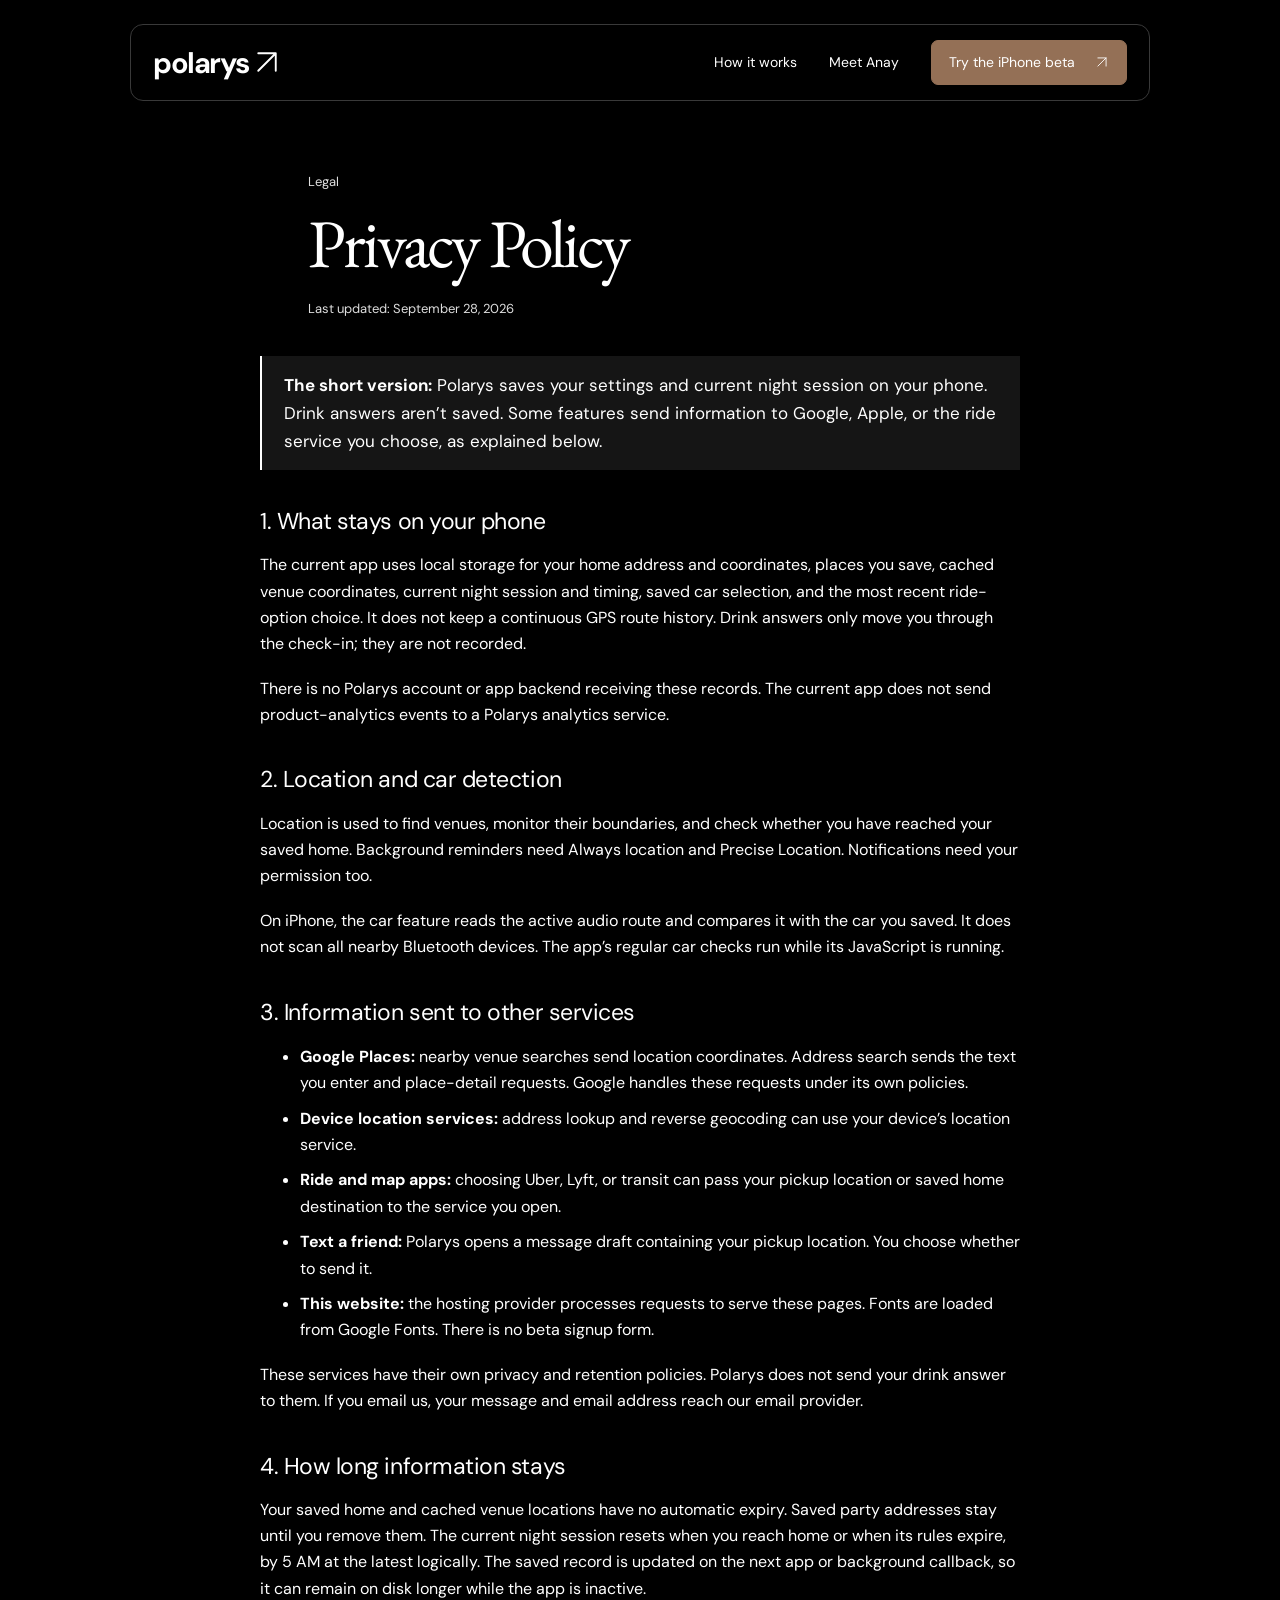
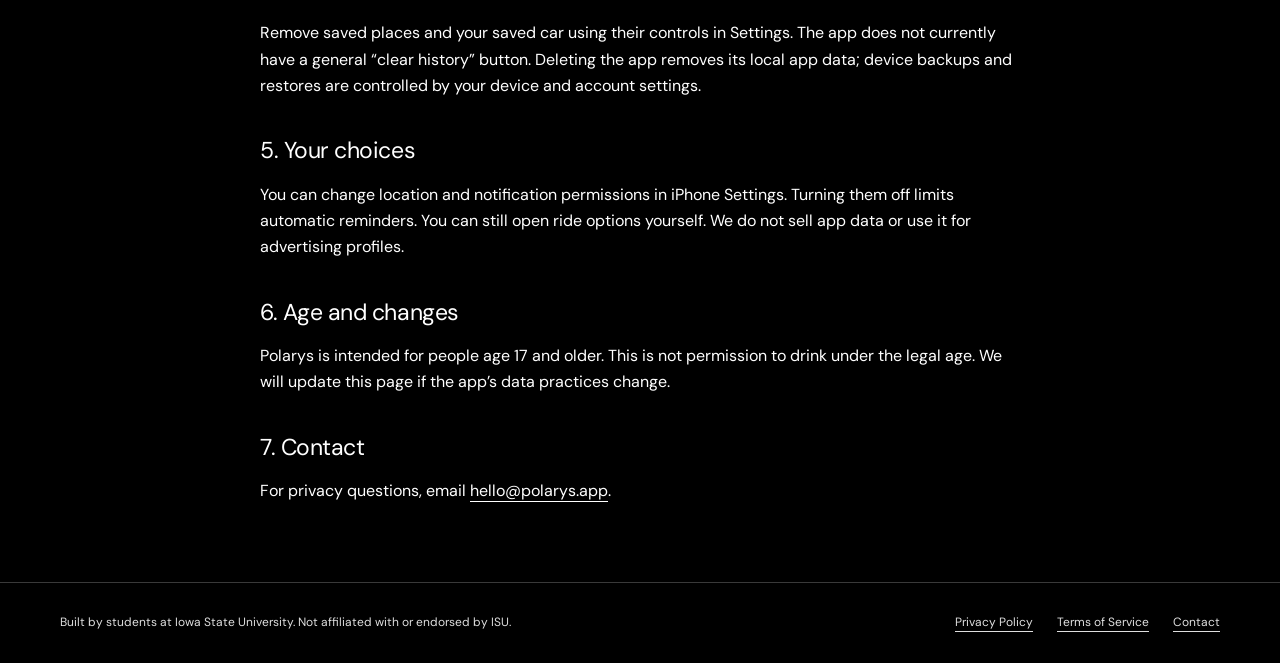
==== commit 200e9d07: "Apply black and brown theme and remove car Shortcut mentions" ====
--- a/privacy.html
+++ b/privacy.html
@@ -77,8 +77,7 @@
       <p>
         On iPhone, the car feature reads the active audio route and compares it
         with the car you saved. It does not scan all nearby Bluetooth devices.
-        The app’s regular car checks run while its JavaScript is running; a
-        user-configured Shortcut can also open a car check-in.
+        The app’s regular car checks run while its JavaScript is running.
       </p>
       <h2>3. Information sent to other services</h2>
       <ul>
--- a/site.css
+++ b/site.css
@@ -1,3 +1,18 @@
+@font-face {
+  font-family: "EB Garamond";
+  font-style: italic;
+  font-weight: 400;
+  font-display: swap;
+  src: url(assets/fonts/garamond-0.ttf) format("truetype");
+}
+@font-face {
+  font-family: "EB Garamond";
+  font-style: normal;
+  font-weight: 400;
+  font-display: swap;
+  src: url(assets/fonts/garamond-1.ttf) format("truetype");
+}
+
 @font-face {
   font-family: "Barlow Condensed";
   font-style: normal;
@@ -42,11 +57,13 @@
 }
 
 :root {
-  --paper: #edf2f4;
-  --ink: #172d43;
-  --blue: #254bd8;
-  --muted: #4c6073;
-  --line: #c4ced5;
+  --paper: #000000;
+  --accent: #947056;
+  color-scheme: dark;
+  --ink: #ffffff;
+  --blue: #ffffff;
+  --muted: #dedede;
+  --line: #393939;
   --body: "DM Sans", Arial, sans-serif;
   --heading: "Barlow Condensed", "Arial Narrow", Arial, sans-serif;
 }
@@ -89,7 +106,7 @@
   left: 20px;
   padding: 12px;
   background: var(--ink);
-  color: white;
+  color: #ffffff;
   z-index: 10;
 }
 .skip:focus {
@@ -207,8 +224,8 @@
   align-items: center;
   justify-content: space-between;
   gap: 32px;
-  background: var(--blue);
-  color: white;
+  background: var(--accent);
+  color: #ffffff;
   text-decoration: none;
   font-size: 16px;
   font-weight: 600;
@@ -217,7 +234,7 @@
   transition: background 0.15s;
 }
 .button:hover {
-  background: #1838ad;
+  background: #805c44;
 }
 .button span {
   font-size: 22px;
@@ -238,7 +255,7 @@
   padding-bottom: 4px;
 }
 .hero-preview {
-  background: #dbe4f1;
+  background: #171717;
   padding: 20px 28px 16px;
   align-self: stretch;
   display: flex;
@@ -269,8 +286,8 @@
   margin-top: 14px;
 }
 .journey-strip {
-  background: var(--blue);
-  color: white;
+  background: var(--accent);
+  color: #ffffff;
 }
 .journey {
   display: flex;
@@ -339,7 +356,7 @@
   color: var(--muted);
 }
 .ride-preview {
-  background: #ededf0;
+  background: #151515;
   padding: 22px 36px 18px;
   display: flex;
   flex-direction: column;
@@ -349,7 +366,7 @@
   width: 270px;
 }
 .places-section {
-  background: #dce6e7;
+  background: #0c0c0c;
   padding-block: 65px;
 }
 .places-grid {
@@ -422,7 +439,7 @@
   color: var(--blue);
 }
 .about-section {
-  background: #e2e8ee;
+  background: #151515;
   padding-block: 70px;
 }
 .about-grid {
@@ -515,8 +532,8 @@
   text-decoration: none;
 }
 .nav-cta {
-  background: var(--blue);
-  color: white;
+  background: var(--accent);
+  color: #ffffff;
   padding: 9px 16px;
   font-size: 14px;
   border-radius: 3px;
@@ -562,7 +579,7 @@
 .callout {
   border-left: 2px solid var(--blue);
   padding: 15px 22px;
-  background: #e2e8ee;
+  background: #151515;
 }
 .footer-inner {
   display: flex;
@@ -809,3 +826,434 @@
   transform: rotate(var(--rotation, 0deg));
   flex-shrink: 0;
 }
+/* A quieter, editorial direction with a working product walkthrough. */
+:root {
+  --paper: #000000;
+  --accent: #947056;
+  color-scheme: dark;
+  --ink: #ffffff;
+  --blue: #ffffff;
+  --muted: #dedede;
+  --line: #393939;
+  --heading: "EB Garamond", Georgia, serif;
+}
+h1,
+h2 {
+  font-weight: 400;
+  letter-spacing: -0.045em;
+}
+h2 {
+  font-size: clamp(44px, 5vw, 66px);
+  line-height: 1.07;
+}
+.masthead {
+  max-width: 1020px;
+  margin-top: 24px;
+  padding: 15px 22px;
+  border: 1px solid var(--line);
+  border-radius: 13px;
+}
+.wordmark {
+  font-size: 29px;
+  letter-spacing: -1.5px;
+}
+.wordmark > span {
+  color: var(--ink);
+}
+.nav-download {
+  background: #947056;
+  border: 1px solid var(--ink);
+  border-radius: 7px;
+  padding: 10px 17px;
+}
+.hero {
+  display: flex;
+  flex-direction: column;
+  text-align: center;
+  gap: 0;
+  padding: 85px 0 0;
+  max-width: 1160px;
+}
+.byline {
+  font-size: 12px;
+  letter-spacing: 1.4px;
+  max-width: none;
+  margin: 0 0 24px;
+}
+.hero h1 {
+  font-size: clamp(62px, 7.2vw, 100px);
+  line-height: 0.96;
+  letter-spacing: -0.045em;
+}
+.hero h1 em {
+  font-weight: 400;
+}
+.intro {
+  font-size: 19px;
+  line-height: 1.5;
+  max-width: 590px;
+  margin: 30px auto 24px;
+}
+.button {
+  background: #947056;
+  color: var(--ink);
+  border: 1.5px solid var(--ink);
+  border-radius: 7px;
+  font-weight: 500;
+  gap: 25px;
+  padding: 14px 22px;
+}
+.button:hover {
+  background: #805c44;
+}
+.download-note {
+  font-size: 12px;
+  margin-top: 16px;
+}
+.night-route {
+  height: 185px;
+  position: relative;
+  width: 100%;
+  margin-top: 15px;
+}
+.night-route > svg {
+  position: absolute;
+  width: 100%;
+  height: 150px;
+  left: 0;
+  top: 18px;
+  fill: none;
+  stroke-width: 2.2;
+}
+.route-dashed {
+  stroke: #777777;
+  stroke-dasharray: 5 6;
+}
+.route-solid {
+  stroke: var(--ink);
+}
+.route-start,
+.route-end {
+  position: absolute;
+  font-size: 12px;
+  color: var(--muted);
+}
+.route-start {
+  left: 4%;
+  top: 24px;
+}
+.route-end {
+  right: 2%;
+  top: 137px;
+}
+.route-reminder {
+  position: absolute;
+  left: 50%;
+  top: 75px;
+  transform: translateX(-50%) rotate(-5deg);
+  background: var(--paper);
+  border: 1.5px solid var(--ink);
+  border-radius: 35px;
+  padding: 13px 22px;
+  white-space: nowrap;
+  font-size: 14px;
+  text-decoration: none;
+  box-shadow: 3px 4px 0 #947056;
+}
+.route-reminder span {
+  margin-left: 15px;
+}
+.demo-section {
+  padding: 35px 0 80px;
+}
+.demo-intro {
+  text-align: center;
+}
+.demo-intro .section-label {
+  margin-bottom: 14px;
+}
+.demo-intro > p:last-child {
+  color: var(--muted);
+  font-size: 15px;
+  margin-top: 15px;
+}
+.demo-controls {
+  display: flex;
+  justify-content: center;
+  gap: 5px;
+  background: #202020;
+  border-radius: 50px;
+  padding: 6px;
+  width: max-content;
+  max-width: 100%;
+  margin: 30px auto;
+}
+.demo-controls button {
+  font: inherit;
+  font-size: 14px;
+  border: 0;
+  border-radius: 50px;
+  padding: 11px 24px;
+  background: transparent;
+  color: var(--ink);
+  cursor: pointer;
+}
+.demo-controls button[aria-pressed="true"] {
+  background: var(--paper);
+  box-shadow: 0 1px 3px #0001;
+}
+.demo-controls button:focus-visible {
+  outline: 2px solid var(--ink);
+  outline-offset: 3px;
+}
+.demo-stage {
+  display: grid;
+  grid-template-columns: 1fr 1fr;
+  align-items: center;
+  gap: 50px;
+  background: #947056;
+  border-radius: 22px;
+  padding: 42px 75px;
+  min-height: 570px;
+}
+.demo-copy h3 {
+  font-family: var(--heading);
+  font-size: 52px;
+  font-weight: 400;
+  line-height: 1.08;
+  letter-spacing: -0.035em;
+  margin-bottom: 24px;
+}
+.demo-copy > p:not(.section-label) {
+  font-size: 17px;
+  max-width: 370px;
+}
+.demo-copy .demo-note {
+  font-size: 11px !important;
+  color: var(--muted);
+  margin-top: 32px;
+}
+.demo-phone {
+  display: flex;
+  flex-direction: column;
+  align-items: center;
+}
+.demo-phone img {
+  height: 450px;
+  width: 230px;
+  object-fit: contain;
+}
+.demo-phone figcaption {
+  margin-top: 8px;
+}
+.demo-phone.is-lock img {
+  width: 205px;
+  border: 4px solid var(--ink);
+  border-radius: 25px;
+  object-fit: cover;
+}
+.section-top {
+  display: block;
+  text-align: center;
+}
+.section-top .section-label {
+  padding-top: 0;
+  margin-bottom: 18px;
+}
+.walkthrough-grid {
+  gap: 100px;
+}
+.step-number {
+  color: var(--muted);
+}
+.ride-preview {
+  border-radius: 18px;
+}
+.places-section {
+  background: #0c0c0c;
+}
+.questions {
+  padding-block: 100px;
+}
+.places-grid h2 {
+  font-style: italic;
+}
+.places-section,
+.about-section {
+  border-radius: 28px;
+  margin-inline: 22px;
+}
+.about-section {
+  background: #101010;
+}
+.founder-photo img {
+  border-radius: 14px;
+}
+.closing {
+  padding-block: 100px;
+}
+.closing .button {
+  white-space: nowrap;
+}
+.demo-stage,
+.places-section,
+.about-section {
+  color: var(--ink);
+}
+summary {
+  font-weight: 400;
+}
+.plain-note {
+  border-color: #947056;
+}
+.hero-preview,
+.journey-strip {
+  display: none;
+}
+@media (max-width: 1000px) {
+  .hero h1 {
+    font-size: 85px;
+  }
+  .demo-stage {
+    padding-inline: 40px;
+    gap: 30px;
+  }
+  .demo-copy h3 {
+    font-size: 44px;
+  }
+  .walkthrough-grid {
+    gap: 50px;
+  }
+}
+@media (max-width: 700px) {
+  .masthead {
+    margin-top: 15px;
+    padding: 13px 16px;
+  }
+  .hero {
+    padding-top: 55px;
+  }
+  .byline {
+    font-size: 10px;
+    letter-spacing: 1px;
+  }
+  .hero h1 {
+    font-size: clamp(49px, 10vw, 70px);
+    line-height: 1.04;
+  }
+  .intro {
+    font-size: 17px;
+    margin-top: 23px;
+    max-width: 340px;
+  }
+  .desktop-break {
+    display: none;
+  }
+  .download-note {
+    font-size: 11px;
+  }
+  .night-route {
+    height: 155px;
+    margin-top: 22px;
+  }
+  .night-route > svg {
+    height: 130px;
+  }
+  .route-reminder {
+    font-size: 12px;
+    padding: 11px 14px;
+    top: 65px;
+  }
+  .route-start {
+    top: 14px;
+    left: 0;
+    font-size: 10px;
+  }
+  .route-end {
+    top: 127px;
+    right: 0;
+    font-size: 10px;
+  }
+  .demo-section {
+    padding: 25px 0 50px;
+  }
+  .demo-controls {
+    width: 100%;
+    gap: 0;
+    padding: 5px;
+  }
+  .demo-controls button {
+    font-size: 11px;
+    flex: 1;
+    padding: 10px 5px;
+    white-space: nowrap;
+  }
+  .demo-stage {
+    grid-template-columns: 1fr;
+    padding: 30px 24px;
+    gap: 25px;
+    min-height: 0;
+    border-radius: 16px;
+  }
+  .demo-copy h3 {
+    font-size: 40px;
+  }
+  .demo-copy > p:not(.section-label) {
+    font-size: 16px;
+  }
+  .demo-copy .demo-note {
+    margin-top: 20px;
+  }
+  .demo-phone img {
+    height: 410px;
+    width: 210px;
+  }
+  .demo-phone.is-lock img {
+    width: 188px;
+  }
+  .section-top {
+    text-align: left;
+  }
+  .section-top h2 br {
+    display: none;
+  }
+  h2 {
+    font-size: 45px;
+  }
+  .questions {
+    padding-block: 55px;
+  }
+  .places-section,
+  .about-section {
+    margin-inline: 10px;
+    border-radius: 18px;
+  }
+  .places-section .wrap,
+  .about-section .wrap {
+    width: calc(100% - 40px);
+  }
+  .closing {
+    padding-block: 60px;
+  }
+  .closing h2 {
+    font-size: 45px;
+  }
+  .closing .button {
+    white-space: normal;
+  }
+}
+
+.demo-controls button[aria-pressed="true"] {
+  background: var(--accent);
+  color: #fff;
+}
+.nav-download,
+.button,
+.nav-cta {
+  color: #fff;
+  border-color: var(--accent);
+}
+.skip {
+  background: var(--accent);
+  color: #fff;
+}
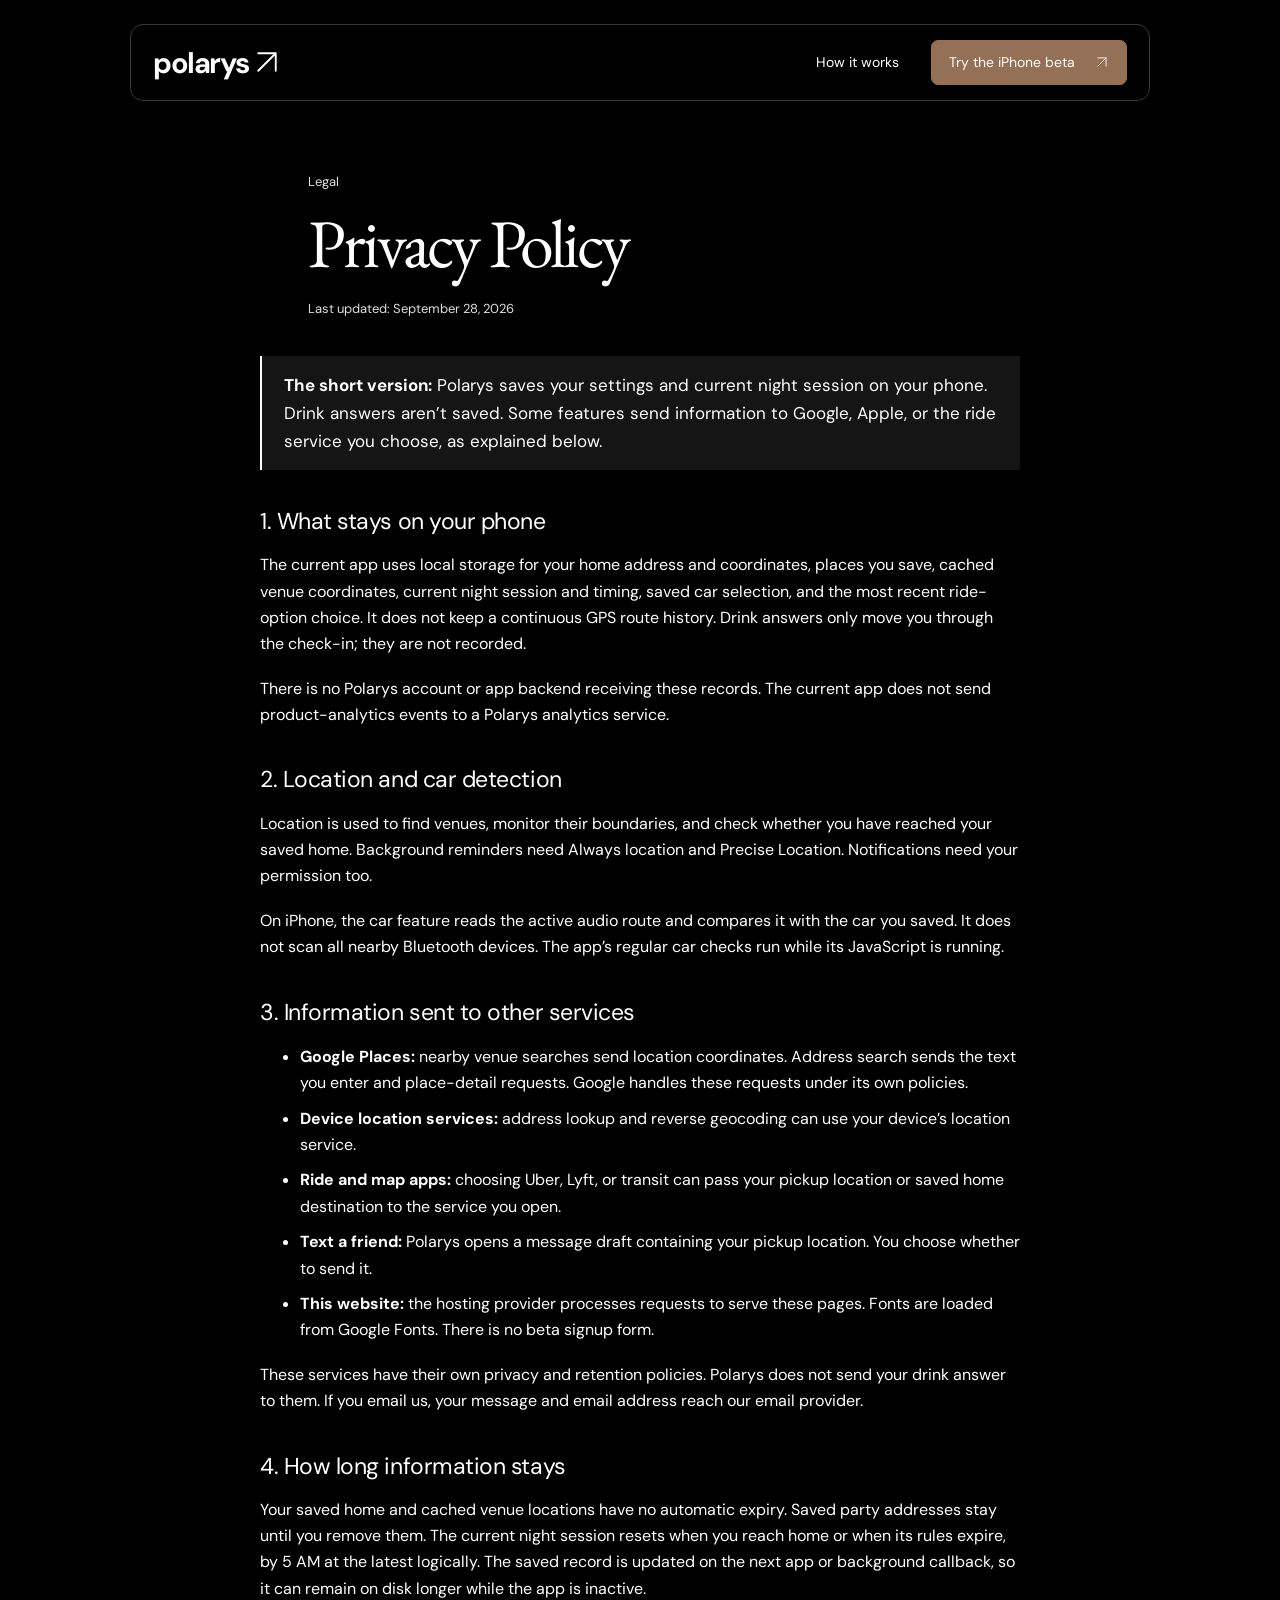
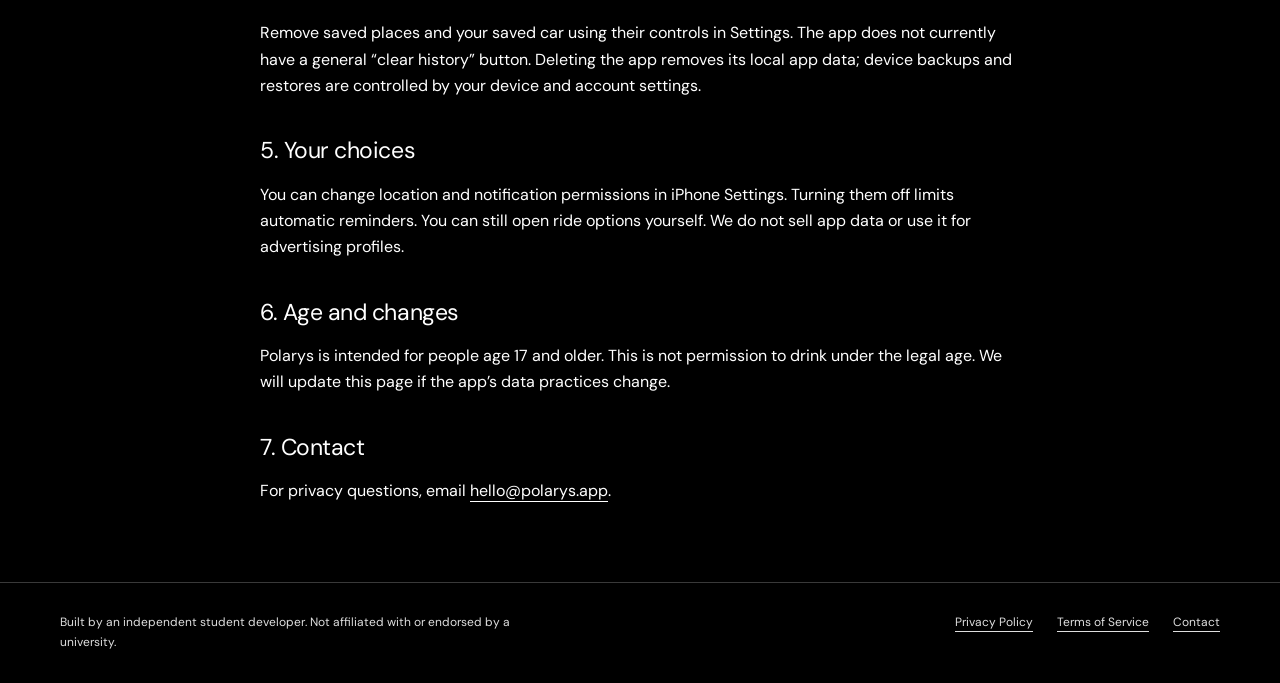
==== commit 91bff0a6: "Reduce university mentions and update founder feedback email" ====
--- a/privacy.html
+++ b/privacy.html
@@ -22,7 +22,6 @@
       ></a>
       <nav aria-label="Main navigation">
         <a href="index.html#how-it-works">How it works</a
-        ><a href="index.html#about">Meet Anay</a
         ><a
           class="nav-download"
           href="https://testflight.apple.com/join/4NbjhRds"
@@ -150,8 +149,8 @@
     <footer>
       <div class="wrap footer-inner">
         <div class="footer-note">
-          Built by students at Iowa State University. Not affiliated with or
-          endorsed by ISU.
+          Built by an independent student developer. Not affiliated with or
+          endorsed by a university.
         </div>
         <div class="footer-links">
           <a href="privacy.html">Privacy Policy</a>
--- a/site.css
+++ b/site.css
@@ -1257,3 +1257,66 @@
   background: var(--accent);
   color: #fff;
 }
+/* Show only the phones, without the rectangular screenshot canvas. */
+.ride-preview {
+  background: transparent;
+  padding: 0;
+}
+.phone-crop {
+  position: relative;
+  width: 230px;
+  max-width: 100%;
+  aspect-ratio: 0.48;
+  overflow: hidden;
+  border-radius: 20% / 9.6%;
+}
+.ride-preview .phone-crop {
+  width: 270px;
+}
+.demo-phone .phone-crop > img.phone-image,
+.ride-preview .phone-crop > img.phone-image {
+  position: absolute;
+  width: 114.3%;
+  max-width: none;
+  height: 118.8%;
+  left: -7.15%;
+  top: -8.6%;
+  object-fit: fill;
+  border: 0;
+  border-radius: 0;
+}
+.demo-phone.is-lock .phone-crop {
+  width: 205px;
+  aspect-ratio: 851 / 1849;
+  border-radius: 25px;
+}
+.demo-phone.is-lock .phone-crop > img.phone-image {
+  width: 100%;
+  height: 100%;
+  left: 0;
+  top: 0;
+}
+.demo-phone .phone-crop > img.notification-icon {
+  display: none;
+  position: absolute;
+  left: 7.05%;
+  top: 56.57%;
+  width: 9.4%;
+  height: auto;
+  border: 0;
+  border-radius: 22%;
+}
+.demo-phone.is-lock .phone-crop > img.notification-icon {
+  display: block;
+}
+@media (max-width: 700px) {
+  .phone-crop {
+    width: 210px;
+  }
+  .ride-preview .phone-crop {
+    width: 245px;
+  }
+  .demo-phone.is-lock .phone-crop {
+    width: 188px;
+  }
+}
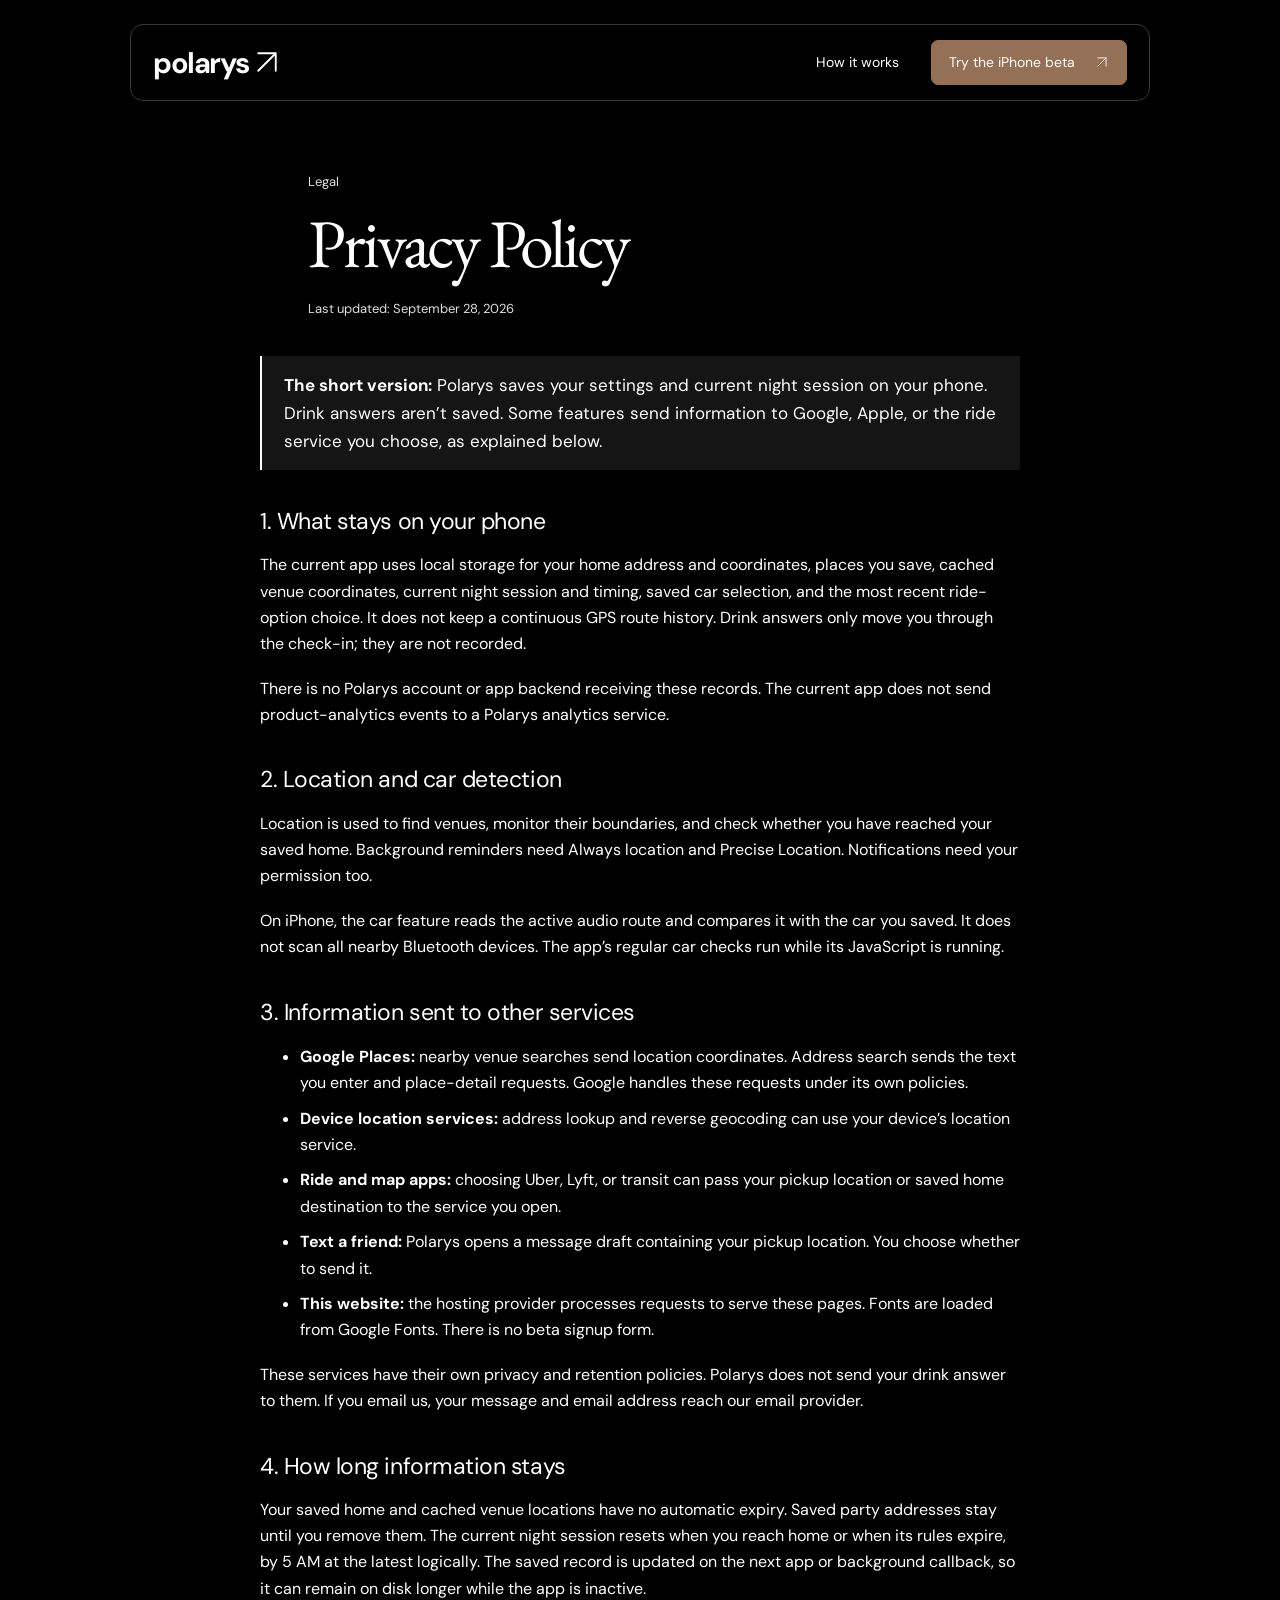
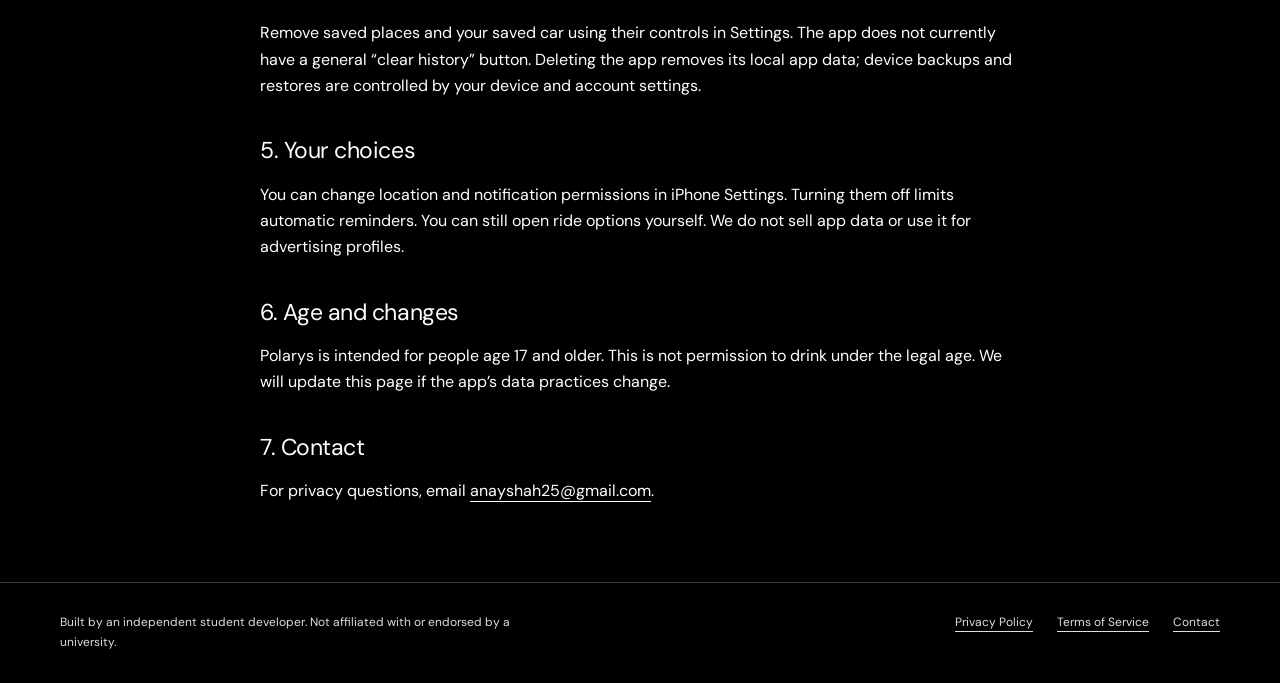
==== commit 2d930e06: "Update all contact email links and simplify founder caption" ====
--- a/privacy.html
+++ b/privacy.html
@@ -140,8 +140,8 @@
       <h2>7. Contact</h2>
       <p>
         For privacy questions, email
-        <a href="mailto:hello@polarys.app" style="color: var(--blue)"
-          >hello@polarys.app</a
+        <a href="mailto:anayshah25@gmail.com" style="color: var(--blue)"
+          >anayshah25@gmail.com</a
         >.
       </p>
     </main>
@@ -155,7 +155,7 @@
         <div class="footer-links">
           <a href="privacy.html">Privacy Policy</a>
           <a href="terms.html">Terms of Service</a>
-          <a href="mailto:hello@polarys.app">Contact</a>
+          <a href="mailto:anayshah25@gmail.com">Contact</a>
         </div>
       </div>
     </footer>
--- a/site.css
+++ b/site.css
@@ -1011,7 +1011,10 @@
   grid-template-columns: 1fr 1fr;
   align-items: center;
   gap: 50px;
-  background: #947056;
+  --ink: #191919;
+  --muted: #626262;
+  background: #ffffff;
+  color-scheme: light;
   border-radius: 22px;
   padding: 42px 75px;
   min-height: 570px;
@@ -1257,46 +1260,98 @@
   background: var(--accent);
   color: #fff;
 }
-/* Show only the phones, without the rectangular screenshot canvas. */
+/* One shared iPhone body for every screen, using the original high-resolution images. */
 .ride-preview {
   background: transparent;
   padding: 0;
 }
 .phone-crop {
   position: relative;
-  width: 230px;
-  max-width: 100%;
+  width: min(280px, 100%);
   aspect-ratio: 0.48;
+  overflow: visible;
+  border-radius: 18% / 8.65%;
+  border: 1px solid #696969;
+  background: linear-gradient(
+    115deg,
+    #555 0%,
+    #171717 9%,
+    #292929 48%,
+    #101010 88%,
+    #777 100%
+  );
+  box-shadow:
+    inset 0 0 0 2px #151515,
+    inset 0 0 0 4px #393939,
+    0 0 0 1px #0b0b0b,
+    0 14px 30px #0005;
+  flex-shrink: 0;
+}
+.ride-preview .phone-crop {
+  width: min(280px, 100%);
+}
+.phone-crop::before,
+.phone-crop::after {
+  content: "";
+  position: absolute;
+  width: 3px;
+  border-radius: 2px;
+  background: linear-gradient(90deg, #555, #202020);
+}
+.phone-crop::before {
+  left: -4px;
+  top: 23%;
+  height: 8%;
+  box-shadow: 0 57px 0 #363636;
+}
+.phone-crop::after {
+  right: -4px;
+  top: 29%;
+  height: 12%;
+}
+.phone-screen {
+  position: absolute;
+  inset: 9px;
   overflow: hidden;
-  border-radius: 20% / 9.6%;
-}
-.ride-preview .phone-crop {
-  width: 270px;
-}
-.demo-phone .phone-crop > img.phone-image,
-.ride-preview .phone-crop > img.phone-image {
+  border-radius: 15.5% / 7.15%;
+  background: #080808;
+  isolation: isolate;
+}
+.demo-phone.is-lock .phone-screen::after {
+  content: "";
   position: absolute;
-  width: 114.3%;
+  top: 2.4%;
+  left: 34%;
+  width: 32%;
+  height: 4.8%;
+  background: #000;
+  border-radius: 100px;
+  pointer-events: none;
+}
+.demo-phone .phone-screen > img.phone-image,
+.ride-preview .phone-screen > img.phone-image {
+  position: absolute;
+  width: 124.4%;
   max-width: none;
-  height: 118.8%;
-  left: -7.15%;
-  top: -8.6%;
+  height: 123.75%;
+  left: -12.15%;
+  top: -10.95%;
   object-fit: fill;
   border: 0;
   border-radius: 0;
 }
 .demo-phone.is-lock .phone-crop {
-  width: 205px;
-  aspect-ratio: 851 / 1849;
-  border-radius: 25px;
-}
-.demo-phone.is-lock .phone-crop > img.phone-image {
+  width: min(280px, 100%);
+  aspect-ratio: 0.48;
+  border-radius: 18% / 8.65%;
+}
+.demo-phone.is-lock .phone-screen > img.phone-image {
   width: 100%;
   height: 100%;
   left: 0;
   top: 0;
 }
-.demo-phone .phone-crop > img.notification-icon {
+.demo-phone .phone-screen > img.notification-icon {
   display: none;
   position: absolute;
   left: 7.05%;
@@ -1306,17 +1361,25 @@
   border: 0;
   border-radius: 22%;
 }
-.demo-phone.is-lock .phone-crop > img.notification-icon {
+.demo-phone.is-lock .phone-screen > img.notification-icon {
   display: block;
 }
 @media (max-width: 700px) {
-  .phone-crop {
-    width: 210px;
-  }
-  .ride-preview .phone-crop {
-    width: 245px;
-  }
+  .phone-crop,
+  .ride-preview .phone-crop,
   .demo-phone.is-lock .phone-crop {
-    width: 188px;
-  }
-}
+    width: min(260px, 100%);
+  }
+}
+
+/* Keep the three-step walkthrough light while the surrounding site stays dark. */
+.demo-copy h3 {
+  color: #243c36;
+}
+.demo-copy > .section-label {
+  color: #376458;
+}
+.demo-controls button[aria-pressed="true"] {
+  background: #ffffff;
+  color: #243c36;
+}
